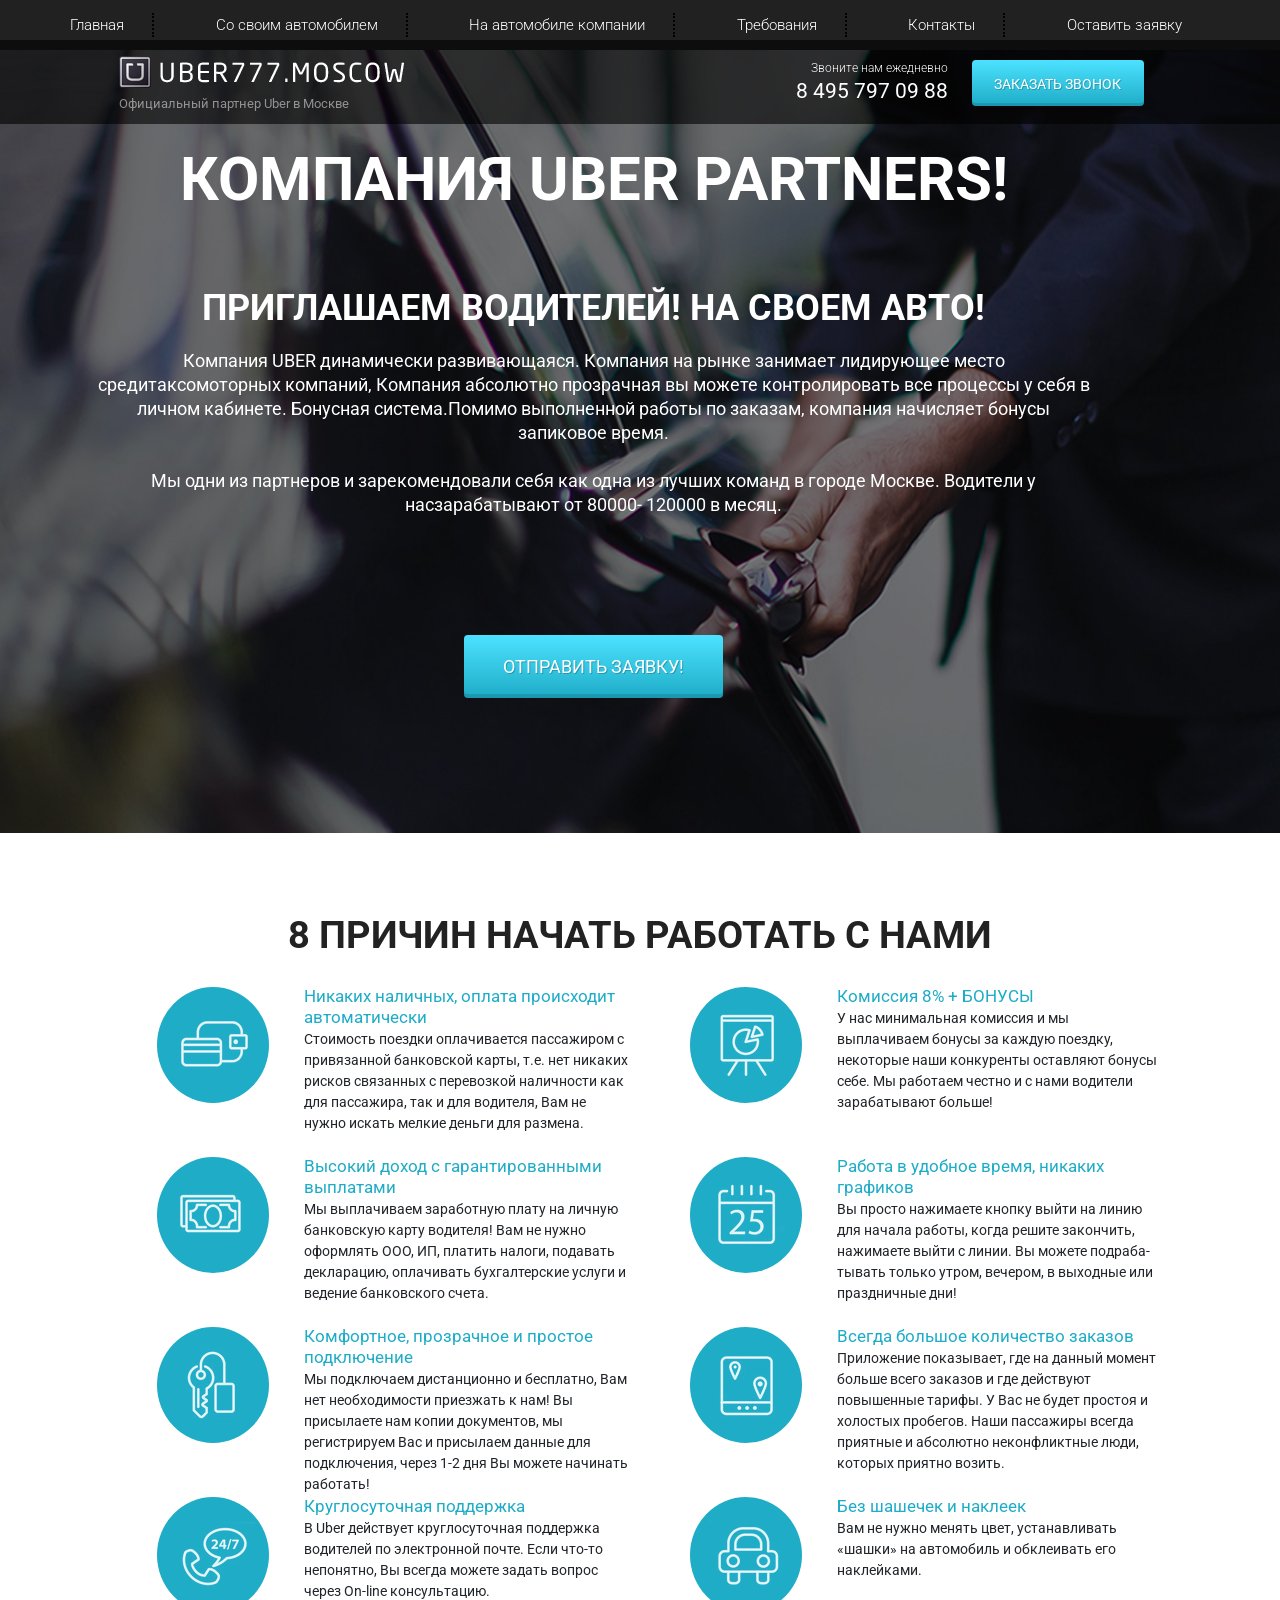
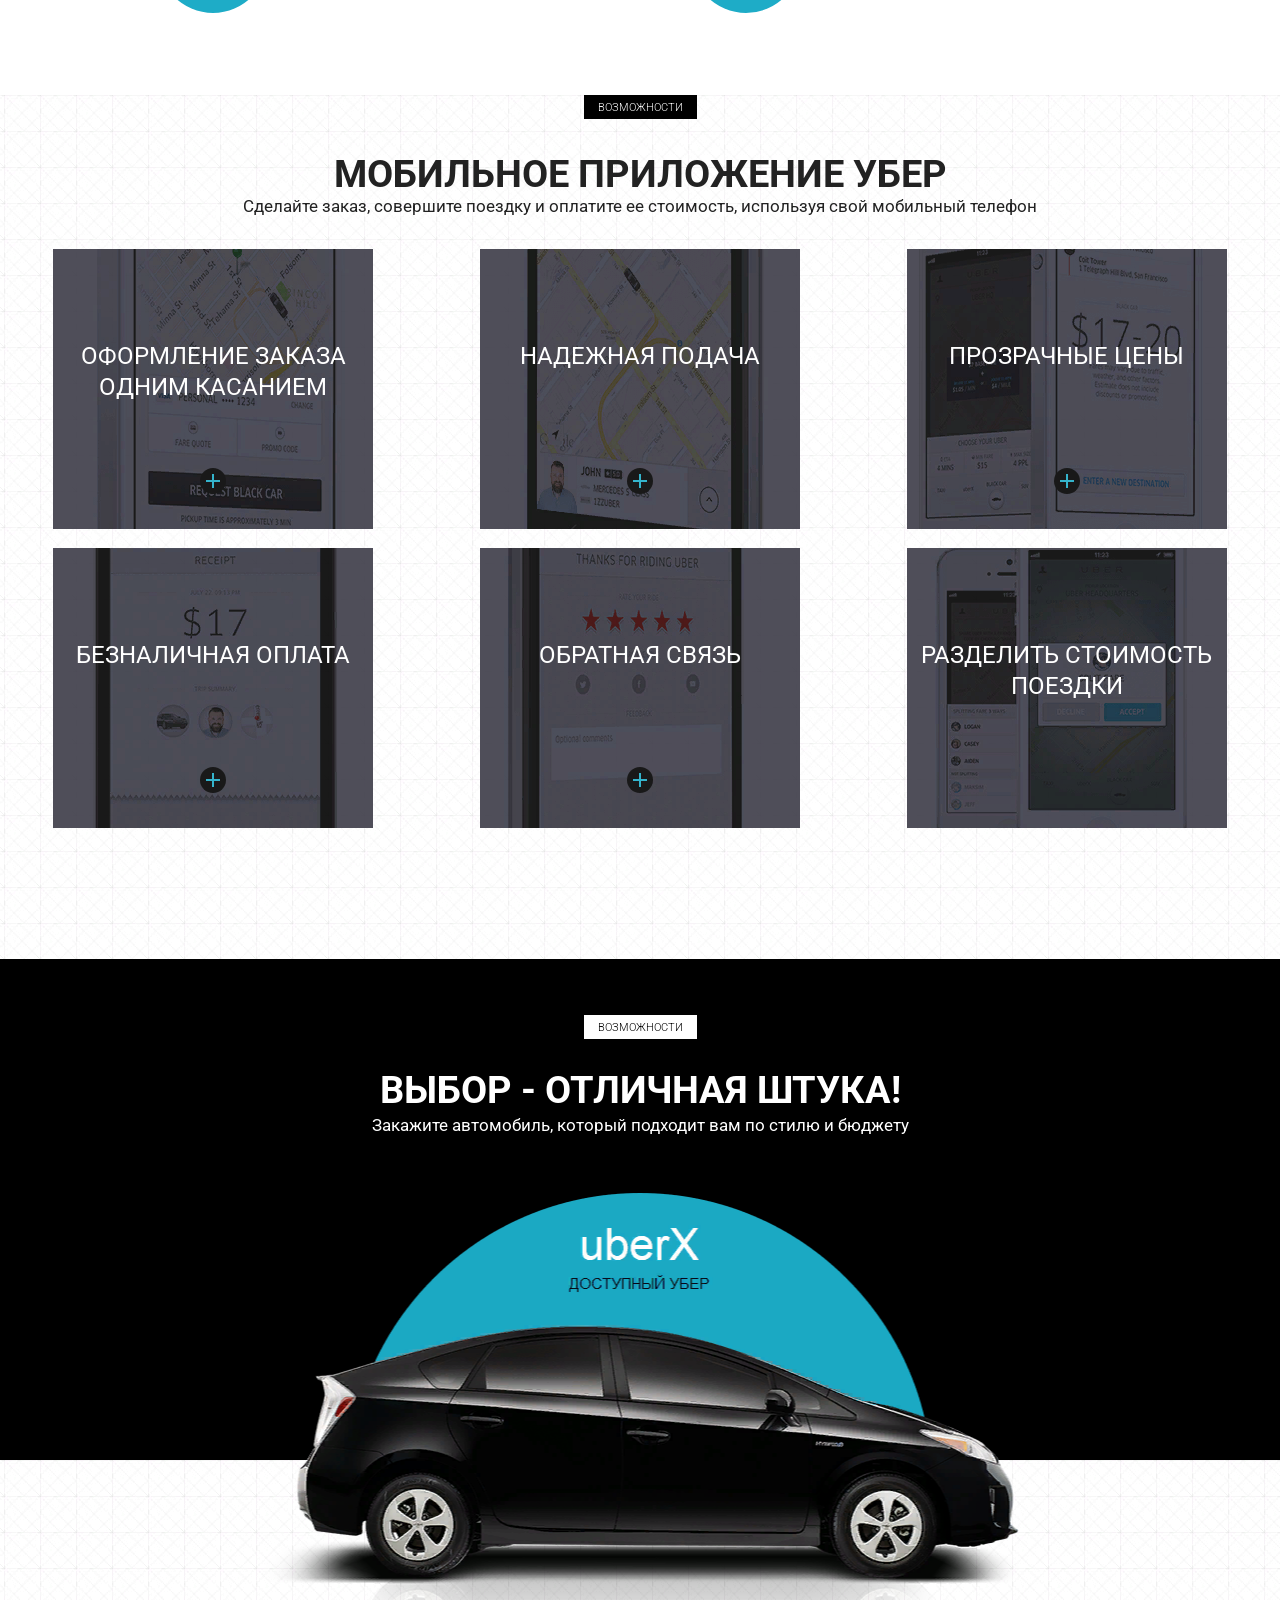
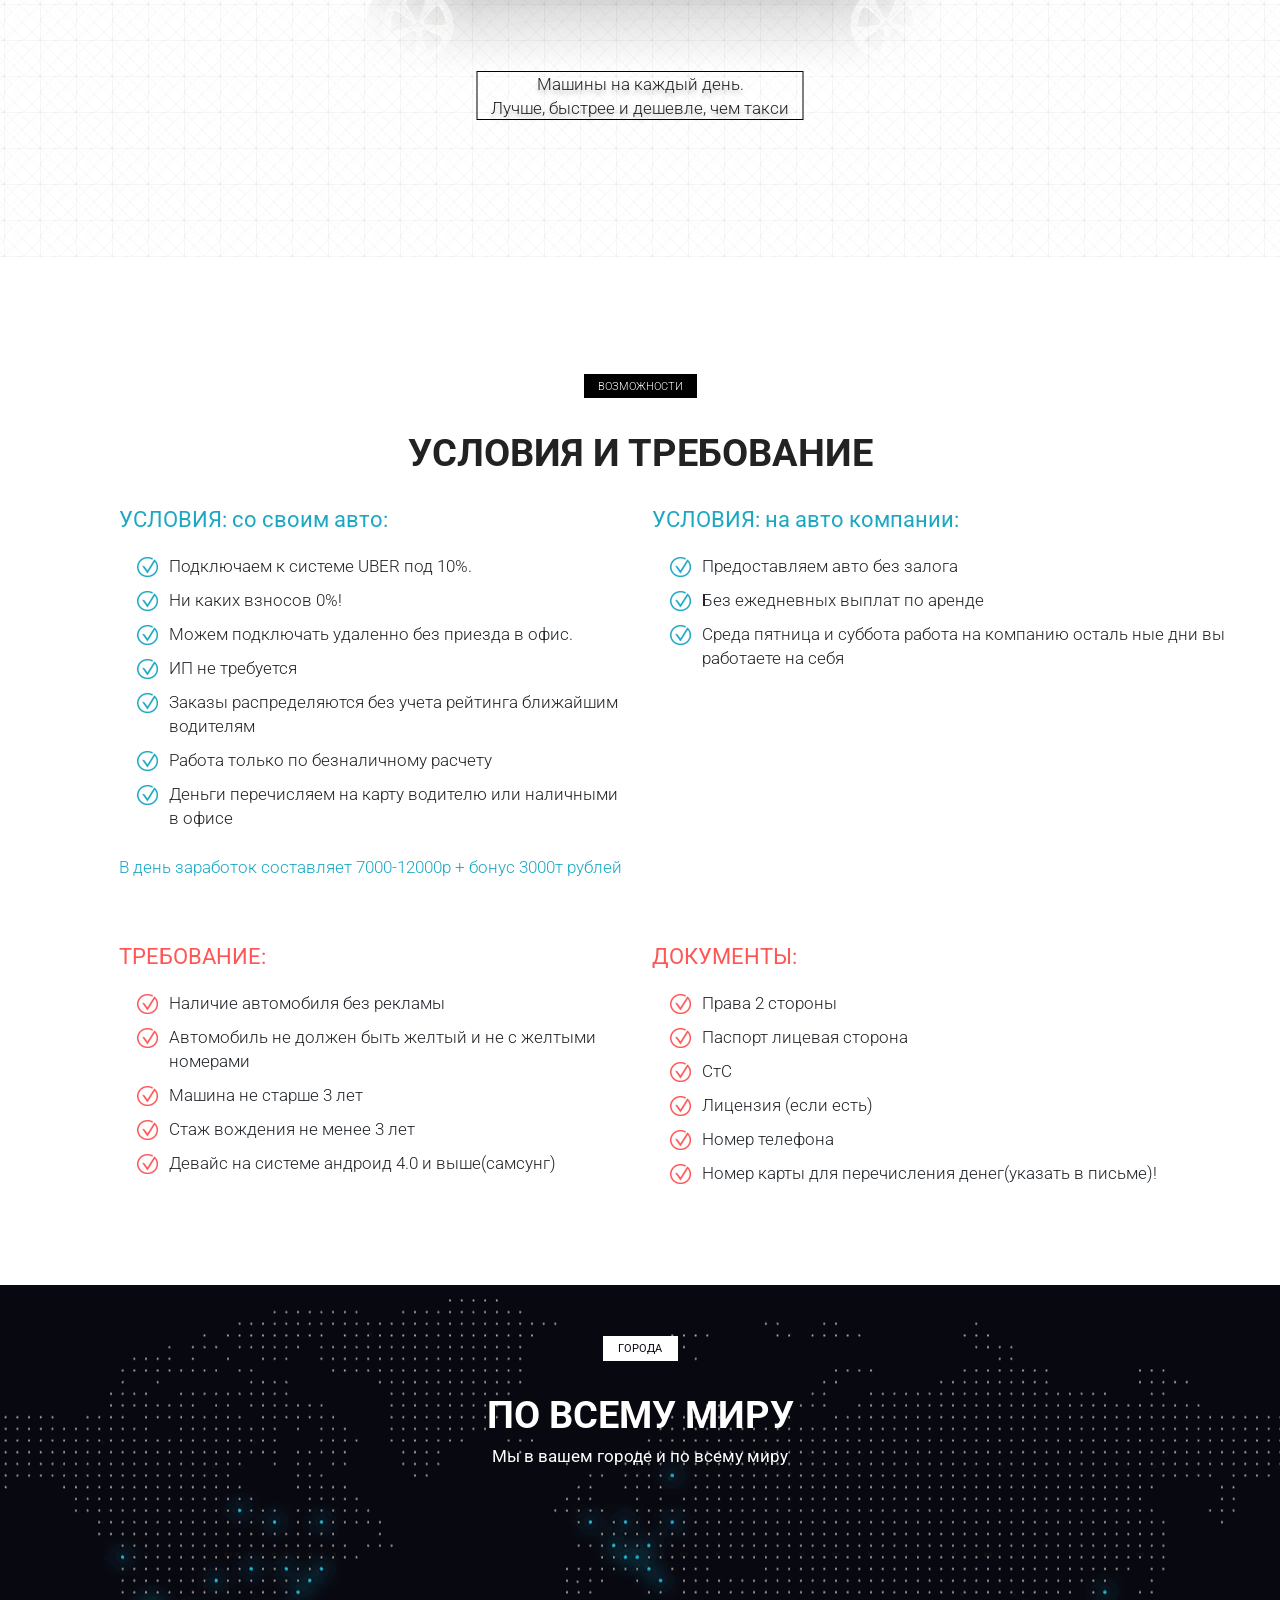
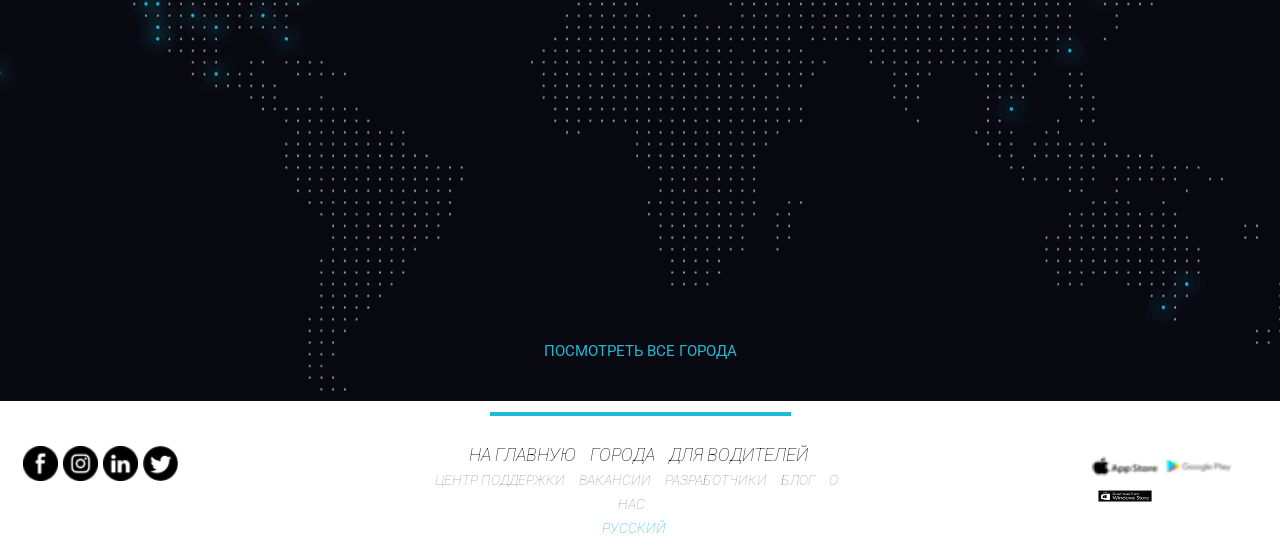
==== index.html @ d2c00a51 "ert" ====
<!DOCTYPE html>
<html lang="ru">
<head>
    <meta charset="UTF-8">
    <meta http-equiv="X-UA-Compatible" content="IE=edge">
    <meta name="viewport" content="width=device-width, initial-scale=1.0">
    <link rel="icon" href="img/icon/favicon.ico" type="image/x-icon">
    <link rel="preconnect" href="https://fonts.gstatic.com">
    <link href="https://fonts.googleapis.com/css2?family=Roboto:ital,wght@0,700;1,300;1,400;1,700&display=swap" rel="stylesheet">
    <link rel="stylesheet" href="../Uber/css/bootstrap-grid.min.css">
    <link rel="stylesheet" href="../Uber/css/bootstrap-reboot.min.css">
    <link href="https://cdn.jsdelivr.net/npm/bootstrap@5.0.0-beta2/dist/css/bootstrap.min.css" rel="stylesheet" integrity="sha384-BmbxuPwQa2lc/FVzBcNJ7UAyJxM6wuqIj61tLrc4wSX0szH/Ev+nYRRuWlolflfl" crossorigin="anonymous">
    <script src="https://cdn.jsdelivr.net/npm/bootstrap@5.0.0-beta2/dist/js/bootstrap.bundle.min.js" integrity="sha384-b5kHyXgcpbZJO/tY9Ul7kGkf1S0CWuKcCD38l8YkeH8z8QjE0GmW1gYU5S9FOnJ0" crossorigin="anonymous"></script>
    <link rel="stylesheet" href="../css/style.min.css">
    <title>Uber</title>

</head>
<body>
    <header>
        <nav>
            <div class="conteiner_nav">
            <ul class="menu">
                <li class="menu_item"><a href="#" class="menu_link">Главная</a></li>
                <li class="menu_item"><a href="#reguire" class="menu_link">Со своим автомобилем</a></li>
                <li class="menu_item"><a href="#reguire" class="menu_link">На автомобиле компании</a></li>
                <li class="menu_item"><a href="#reguire" class="menu_link">Требования</a></li>
                <li class="menu_item"><a href="#" class="menu_link">Контакты</a></li>
                <li class="menu_item"><a href="#" class="menu_link">Оставить заявку</a></li>
            </ul>
            </div>
            <div class="hamburger">
                <span></span>
                <span></span>
                <span></span>
            </div>
        </nav>
       <div class="subheader" id="subheader">
           <div class="conteiner">
               <div class="row">
                <div class="col-5 col-md-4 offset-md-1">
                    <a href="" class="subheader_linc">
                        <img src="../img/icon/Uber.png" alt="logo" class="subheader_logo">
                    </a>
                    <div class="subheder_off">Официальный партнер Uber в Москве</div>
                </div>
                <div class="col-5 offset-1 col-md-3 offset-md-1 col-xl-2 offset-xl-2">
                    <div class="sub_call">Звоните нам ежедневно</div>
                    <a href="tel:84957970988:" class="sub_phone">8 495 797 09 88</a>
                </div>
                <div class="col-3 col-md-3">
                    <button class="sub_btn">заказать звонок</button>

                </div>
            </div>
        </div>   
           
    </header>
    <section class="promo">
        <div class="container">
            <div class="row">
                <div class="col-md-12 offset-md-0 col-lg-11 offset-lg-0">
                    <h1 class="promo_header">КОМПАНИЯ UBER PARTNERS!</h1>
                    <h2 class="promo_subheader">ПРИГЛАШАЕМ ВОДИТЕЛЕЙ! НА СВОЕМ АВТО!</h2>
                    <div class="promo_decr">
                        Компания UBER  динамически развивающаяся. Компания на рынке занимает лидирующее место средитаксомоторных компаний, Компания абсолютно прозрачная вы можете контролировать все процессы у себя в личном кабинете. Бонуcная система.Помимо выполненной работы по заказам, компания начисляет бонусы запиковое время.
                        <br><br>
                        Мы одни из партнеров и зарекомендовали себя как одна из лучших команд в городе Москве.  Водители у насзарабатывают от 80000- 120000 в месяц.
                    </div>
                    <button class="promo_btn">ОТПРАВИТЬ ЗАЯВКУ!</button>
                </div>

            </div>

        </div>
    </section>
    <section class="rectagle">
        <h2>8 причин начать работать с нами</h2>
        <div class="row">
        <div class="col-md-6 col-xl-5 offset-xl-1">

            <div class="rec">
                <div class="rec_ic">
                <img src="../img/ic/Rectangle.png_1" alt="icon" class="ic">
                </div>
                <div class="rec_text">
                    <span class="sp_text">
                    Никаких наличных, оплата происходит автоматически
                    </span>
                    <br>
                    Стоимость поездки оплачивается пассажиром с
                     привязанной банковской карты, т.е. нет никаких рисков
                      связанных с перевозкой наличности как для пассажира,
                       так и для водителя, Вам не нужно искать мелкие деньги
                        для размена.
                </div>
            </div>
    
            <div class="rec">
                <div class="rec_ic">
                <img src="../img/ic/Rectangle.png_2" alt="icon" class="ic">
                </div>
                <div class="rec_text">
                    <span class="sp_text">
                        Высокий доход с гарантированными
                        выплатами
                    </span>

                    <br>
                    Мы выплачиваем заработную плату на личную банковскую карту водителя!
                    Вам не нужно оформлять ООО, ИП, платить налоги, подавать декларацию,
                    оплачивать бухгалтерские услуги и ведение банковского счета.
                </div>
            </div>
    
            <div class="rec">
                <div class="rec_ic">
                <img src="../img/ic/Rectangle.png_3" alt="icon" class="ic">
                </div>
                <div class="rec_text">
                   <span class="sp_text"> Комфортное, прозрачное и простое 
                    подключение
                   </span>
                    <br>
                    Мы подключаем дистанционно и бесплатно, Вам нет необходимости приезжать
                     к нам! Вы присылаете нам копии документов, мы регистрируем Вас и
                      присылаем данные для подключения, через 1-2 дня 
                      Вы можете начинать работать!
                </div>
            </div>
    
            <div class="rec">
                <div class="rec_ic">
                <img src="../img/ic/Rectangle.png_4" alt="icon" class="ic">
                </div>
                <div class="rec_text">
                    <span class="sp_text"> Круглосуточная поддержка
                    </span>
                    <br>
                    В Uber действует круглосуточная поддержка водителей по электронной почте.
                     Если что-то непонятно, Вы всегда можете задать вопрос через
                      On-line консультацию.
                </div>
            </div>
        </div>


        <div class="col-md-6 col-xl-5">
         <div class="rec">
              <div class="rec_ic">
                  <img src="../img/ic/Rectangle.png_5 "ait="icon" class="ic">
              </div>
              <div class="rec_text">
                  <span class="sp_text">
                    Комиссия 8% + БОНУСЫ
                  </span>
                  <br>
                  У нас минимальная комиссия и мы выплачиваем бонусы
                   за каждую поездку, некоторые наши конкуренты оставляют
                    бонусы себе. Мы работаем честно и с нами водители
                     зарабатывают больше!
              </div>
         </div>

         <div class="rec">
            <div class="rec_ic">
                <img src="../img/ic/Rectangle.png_6 "ait="icon" class="ic">
            </div>
            <div class="rec_text">
                <span class="sp_text">
                    Работа в удобное время, никаких графиков
                </span>
                <br>
                Вы просто нажимаете кнопку выйти на линию для начала работы,
                 когда решите закончить, нажимаете выйти с линии.
                  Вы можете подраба-тывать только утром, вечером,
                   в выходные или праздничные дни! 
            </div>
         </div>

         <div class="rec">
            <div class="rec_ic">
                <img src="../img/ic/Rectangle.png_7 "ait="icon" class="ic">
            </div>
            <div class="rec_text">
                <span class="sp_text">
                    Всегда большое количество заказов
                </span>
                <br>
                Приложение показывает, где на данный момент больше всего
                 заказов и где действуют повышенные тарифы. У Вас не будет
                  простоя и холостых пробегов. Наши пассажиры всегда приятные
                   и абсолютно неконфликтные люди, которых приятно возить.
            </div>
         </div>

         <div class="rec">
            <div class="rec_ic">
                <img src="../img/ic/Rectangle.png_8 "ait="icon" class="ic">
            </div>
            <div class="rec_text">
                <span class="sp_text">
                    Без шашечек и наклеек
                </span>
                <br>
                Вам не нужно менять цвет, устанавливать «шашки» на автомобиль
                 и обклеивать его наклейками.
            </div>
         </div>

        </div> 


    </section>
    <section class="mobile">

        <div class="tabel">Возможности</div>
        <div class="title">мобильное приложение убер</div>
        <div class="subtitle">Сделайте заказ, совершите поездку и оплатите ее стоимость, используя свой мобильный телефон</div>
        
        <div class="row">
            <div class="col-md-4">
                <div class="mobile_item mobile_item_1">
                    <div class="mobile_item_subtitle">оформление заказа одним касанием</div>
                    <div class="mobile_item_plus"></div>
                </div>
            </div>
            <div class="col-md-4">
                <div class="mobile_item mobile_item_2">
                    <div class="mobile_item_subtitle">надежная подача</div>
                    <div class="mobile_item_plus"></div>
                </div>
            </div>
            <div class="col-md-4">
                <div class="mobile_item mobile_item_3">
                    <div class="mobile_item_subtitle">прозрачные цены</div>
                    <div class="mobile_item_plus"></div>
                </div>
            </div>
            <div class="col-md-4">
                <div class="mobile_item mobile_item_4">
                    <div class="mobile_item_subtitle">безналичная оплата</div>
                    <div class="mobile_item_plus"></div>
                </div>
            </div>
            <div class="col-md-4">
                <div class="mobile_item mobile_item_5">
                    <div class="mobile_item_subtitle">обратная связь</div>
                    <div class="mobile_item_plus"></div>
                </div>
            </div>
            <div class="col-md-4">
                <div class="mobile_item mobile_item_6">
                    <div class="mobile_item_subtitle">разделить стоимость поездки</div>
                </div>
            </div>
        </div>
          
    </section>

    <section class="avto">
    <div class="conteiner">

        <div class="avto_1">

        <div class="tab">
            <div class="tabel_1">Возможности</div>
            <div class="title_av">Выбор - отличная штука!</div>
            <div class="title_av_1">Закажите автомобиль, который подходит вам по стилю и бюджету</div>
        </div> 

        <div class="bot">
            <img class="av_1" src="img/avto/avto.png" alt="avto">
            <span class="av">Машины на каждый день.<br>Лучше, быстрее и дешевле, чем такси</span>
        </div>

        </div>
    </div>    
    </section>

    <section class="reguire" id="reguire">

      <div class="conteiner">
        <div class="tabel">Возможности</div>
        <div class="title">условия и требование</div>

        <div class="row">
            <div class="col-md-5 offset-md-1">
                <div class="reguire_block"> 
                <div class="reguire_title">УСЛОВИЯ: со своим авто:</div>
                <ul class="reguire_list">
                    <li>
                        Подключаем к системе UBER  под 10%.
                    </li>
                    <li>
                        Ни каких взносов  0%!
                    </li>
                    <li>
                       Можем подключать удаленно без приезда в офис.
                    </li>
                    <li>
                        ИП не требуется
                    </li>
                    <li>
                       Заказы распределяются без учета рейтинга ближайшим водителям
                    </li>
                    <li>
                        Работа только по безналичному расчету
                    </li>
                    <li>
                        Деньги перечисляем на карту водителю или наличными в офисе
                    </li>
                </ul> 
                <div class="reguire_descr">
                    В день заработок составляет 7000-12000р + бонус 3000т рублей
                </div>

            </div>    
            </div>

            <div class="col-md-6">
                <div class="reguire_block"> 
                    <div class="reguire_title"> УСЛОВИЯ: на авто компании:</div>
                    <ul class="reguire_list">
                        <li>
                            Предоставляем авто без залога
                        </li>
                        <li>
                            Без ежедневных выплат по аренде
                        </li>
                        <li>
                            Среда пятница и суббота работа на компанию осталь
                            ные дни вы работаете на себя
                        </li>
                        
                    </ul> 
                    
                    
                </div>    
                </div>
            
            <div class="col-md-5 offset-md-1">
                <div class="reguire_block reguire_block_mbn warning "> 
                    <div class="reguire_title">ТРЕБОВАНИЕ:</div>
                    <ul class="reguire_list">
                        <li>
                            Наличие автомобиля без рекламы
                        </li>
                        <li>
                            Автомобиль не должен быть желтый и не с желтыми номерами
                        </li>
                        <li>
                            Машина не старше 3 лет
                        </li>
                        <li>
                           Стаж вождения не менее 3 лет
                        </li>
                        <li>
                            Девайс на системе андроид 4.0 и выше(самсунг)
                        </li>
                       
                    </ul> 
                    
                    
                </div>    
                </div>

            <div class="col-md-6">
                <div class="reguire_block reguire_block_mbn warning"> 
                    <div class="reguire_title">ДОКУМЕНТЫ:</div>
                    <ul class="reguire_list">
                        <li>
                            Права 2 стороны
                        </li>
                        <li>
                            Паспорт лицевая сторона
                        </li>
                        <li>
                            СтС
                        </li>
                        <li>
                            Лицензия (если есть)
                        </li>
                        <li>
                            Номер телефона
                        </li>
                        <li>
                            Номер карты для перечисления денег(указать в письме)!
                        </li>    
                    </ul>     
                </div>    
                </div>
            </div>

        </div>
    </section>

    <section class="world">

        <div class="conteiner">
            <div class="world_bg">
                <div class="world_tab">города</div>    
                <div class="world_tit">По всему миру</div>
                <div class="w_tit">Мы в вашем городе и по всему миру</div>
                <a class="world_a" href="#">посмотреть все города</a>
            </div>
        </div>

    </section>
    
    <footer>
        <div class="f_line"></div>

        <div class="footer_bl">

            <div class="footer_bloc">
                <div class="foteor_icon">
                    <a class="f_icon" href="#">
                        <i class="f_facebook"></i>
                    </a>
                    <a class="f_icon" href="#">
                        <i class="f_instagram"></i>
                    </a>
                    <a class="f_icon" href="#">
                        <i class="f_linkedin"></i>
                    </a>
                    <a class="f_icon" href="#">
                        <i class="f_twitter"></i>
                    </a>
                </div>
            </div>

            <div class="footer_bloc">
                <div class="block_tex">
                    <a class="footer_tex" href="#subheader">на главную</a>
                    <a class="footer_tex" href="#">города</a>
                    <a class="footer_tex" href="#">для водителей</a>
                </div>
                <div class="b_tex">
                    <a class="f_tex" href="#">центр поддержки</a>
                    <a class="f_tex" href="#">вакансии</a>
                    <a class="f_tex" href="#">разработчики</a>
                    <a class="f_tex" href="#">блог</a>
                    <a class="f_tex" href="#">о нас</a>
                </div>
                <div class="footer_ru">
                    <a class="f_ru" href="#">русский</a>
                </div>
            </div>

            <div class="footer_bloc">
                
                <div class="f_bloc">
                    <a href="#" class="apple">
                        <img class="f_microsoft" src="img/footer/apple.png" alt="#">
                    </a>
                    <a href="#" class="apple">
                        <img class="f_microsoft" src="img/footer/google.png" alt="avto">
                    </a>
                    <a href="#" class="apple">
                        <img class="f_microsoft" src="img/footer/microsoft.png" alt="avto">
                    </a>
                </div>

        </div>


        </div>
        
    </footer>

    <script src="js/sc.js"></script>

</body>
</html>
---- css/style.min.css ----
*{font-family:'Roboto',sans-serif}.row{display:-webkit-box;display:-ms-flexbox;display:flex;margin:0}.header{position:relative}.nav{height:50px;background:#212121}.hamburger{display:none}.conteiner_nav{position:fixed;width:100%;background:#212121}.menu{display:-webkit-box;display:-ms-flexbox;display:flex;-webkit-box-pack:justify;-ms-flex-pack:justify;justify-content:space-between;padding:13px 70px;margin:0;list-style-type:none}.menu_link{font-weight:300;font-size:15px;color:#FFFFFF;text-decoration:none}.menu_item{border-right:2px dotted black;padding-right:28px}.menu_item:last-child{border-right:none}.subheader{position:absolute;width:100%;height:84px;margin-top:40px;background-color:rgba(0,0,0,0.6)}.subheader_logo{display:block;max-width:100%;margin-top:16px}.subheder_off{opacity:0.5;margin-top:6px;font-weight:400;font-size:13px;color:#FFFFFF}.sub_call{margin-top:19px;text-align:right;font-weight:300;font-size:12px;color:#FFFFFF}.sub_phone{display:block;margin-top:8px;font-weight:400;text-transform:uppercase;text-align:right;line-height:12px;font-size:21px;color:#FFFFFF;text-decoration:none}.sub_btn{margin-top:20px;position:absolute;width:172px;height:46px;background:-webkit-gradient(linear, left bottom, left top, from(#1EACC7), to(#4CE2FF));background:linear-gradient(0deg, #1EACC7 0%, #4CE2FF 100%);-webkit-box-shadow:inset 0px -3px 0px rgba(0,0,0,0.12);box-shadow:inset 0px -3px 0px rgba(0,0,0,0.12);border:none;border-radius:4px;font-weight:normal;font-size:14px;line-height:46px;-webkit-box-align:center;-ms-flex-align:center;align-items:center;text-align:center;text-transform:uppercase;color:#FFFFFF;text-shadow:1px 1px 0px rgba(0,0,0,0.21)}.sub_btn:hover{background-image:none;background-color:#1eacc7}.promo{min-height:800px;background:url("../img/bg/uber_bg.png") center center/cover no-repeat;padding:150px 0 135px 0}.promo_header{color:#fff;font-weight:700;text-transform:uppercase;font-size:60px;line-height:60px;margin:0;text-align:center}.promo_subheader{color:#fff;font-weight:700;text-transform:uppercase;font-size:36px;line-height:36px;margin:0;text-align:center}.promo_decr{font-size:18px;line-height:24px;margin-top:23px;text-align:center;color:#FFFFFF}.promo_btn{display:block;margin:118px auto 0 auto;width:259px;height:63px;background:-webkit-gradient(linear, left bottom, left top, from(#1EACC7), to(#4CE2FF));background:linear-gradient(0deg, #1EACC7 0%, #4CE2FF 100%);-webkit-box-shadow:inset 0px -4px 0px rgba(0,0,0,0.12);box-shadow:inset 0px -4px 0px rgba(0,0,0,0.12);border:none;border-radius:4px;font-size:18px;text-align:center;text-transform:uppercase;color:#FFFFFF;text-shadow:1px 1px 0px rgba(0,0,0,0.21)}.promo_btn:hover{background-image:none;background-color:#1eacc7}h2{padding-top:80px;font-style:700;font-weight:bold;font-size:38px;text-align:center;text-transform:uppercase;color:#222222}.rec{display:-webkit-box;display:-ms-flexbox;display:flex;padding-top:20px;padding-left:38px}.rec_ic{display:-webkit-box;display:-ms-flexbox;display:flex;width:116px;height:116px;border-radius:100%;background:#1EACC7}.ic{display:-webkit-box;display:-ms-flexbox;display:flex;-webkit-box-pack:center;-ms-flex-pack:center;justify-content:center;-webkit-box-align:center;-ms-flex-align:center;align-items:center;margin:auto auto}.rec_text{padding-left:35px;width:371px;height:150px;font-size:14px;line-height:21px}.sp_text{font-size:17px;line-height:19px;-webkit-box-align:center;-ms-flex-align:center;align-items:center;color:#1EACC7}.tabel{margin:0 auto;height:24px;width:113px;padding:5px 12px;background-color:#000;color:#fff;font-size:11px;font-weight:300;text-transform:uppercase;text-align:center;margin-top:48px}.title{font-family:Roboto;font-style:normal;font-weight:bold;font-size:38px;line-height:44px;margin-top:33px;-webkit-box-align:center;-ms-flex-align:center;align-items:center;text-align:center;text-transform:uppercase;color:#222222}.subtitle{font-family:Roboto;font-style:normal;font-weight:normal;font-size:17px;line-height:21px;-webkit-box-align:center;-ms-flex-align:center;align-items:center;text-align:center;color:#222222}.mobile{min-height:864px;background:url("../img/bg/mobile_bg.png") center center/cover no-repeat}.mobile .row{margin-top:32px}.mobile_item{position:relative;width:320px;height:280px;opacity:0.9;margin:0 auto;margin-bottom:19px;padding-top:92px}.mobile_item_1{background:url("../img/rec/rec1.png") center center/cover no-repeat}.mobile_item_2{background:url("../img/rec/rec2.png") center center/cover no-repeat}.mobile_item_3{background:url("../img/rec/rec3.png") center center/cover no-repeat}.mobile_item_4{background:url("../img/rec/rec4.png") center center/cover no-repeat}.mobile_item_5{background:url("../img/rec/rec5.png") center center/cover no-repeat}.mobile_item_6{background:url("../img/rec/rec6.png") center center/cover no-repeat}.mobile_item_subtitle{font-weight:normal;font-size:24px;line-height:31px;text-align:center;text-transform:uppercase;color:#FFFFFF}.mobile_item_plus{display:-webkit-box;display:-ms-flexbox;display:flex;-webkit-box-pack:center;-ms-flex-pack:center;justify-content:center;-webkit-box-align:center;-ms-flex-align:center;align-items:center;position:absolute;bottom:35px;left:50%;-webkit-transform:translateX(-50%);transform:translateX(-50%);width:26px;height:26px;background-color:#000;margin:0 auto;border-radius:100%;cursor:pointer}.mobile_item_plus:before{content:'';display:block;width:14px;height:2px;background-color:#1eacc7;-webkit-transition:0.3s all;transition:0.3s all}.mobile_item_plus:after{content:'';display:block;position:absolute;left:50%;-webkit-transform:translateX(-50%);transform:translateX(-50%);width:2px;height:14px;background-color:#1eacc7;-webkit-transition:0.3s all;transition:0.3s all}.mobile_item_plus:hover::before,.mobile_item_plus:hover::after{background-color:#ff5656}.avto{min-height:899px}.avto .conteiner{display:block}.avto .avto_1{background-color:#000}.avto .tab{height:501px;padding-top:56px;background-color:#000}.avto .tabel_1{margin:0 auto;height:24px;width:113px;padding:5px 12px;background-color:#fff;color:#000;font-size:11px;font-weight:300;text-transform:uppercase;text-align:center}.avto .title_av{margin-top:27px;font-weight:bold;font-size:38px;line-height:48px;-webkit-box-align:center;-ms-flex-align:center;align-items:center;text-align:center;text-transform:uppercase;color:#FFFFFF}.avto .title_av_1{margin-top:1px;font-weight:normal;font-size:17px;line-height:21px;-webkit-box-align:center;-ms-flex-align:center;align-items:center;text-align:center;color:#FFFFFF}.bot{position:relative;height:397px;background:url("../img/avto/bottom.png") center center/cover no-repeat}.bot .av_1{display:block;position:absolute;bottom:184px;left:50%;-webkit-transform:translateX(-50%);transform:translateX(-50%)}.bot .av{position:absolute;bottom:137px;left:50%;-webkit-transform:translateX(-50%);transform:translateX(-50%);width:327px;height:49px;font-style:normal;font-weight:300;font-size:17px;line-height:24px;text-align:center;color:#222222;border:1px solid #000000;text-shadow:0px 4px 4px rgba(0,0,0,0.25)}.reguire{padding:68px 0 84px 0}.reguire_block{margin:33px 0}.reguire_block_mbn{margin-bottom:0px}.reguire_title{font-family:Roboto;font-weight:normal;font-size:22px;line-height:24px;-webkit-box-align:center;-ms-flex-align:center;align-items:center;color:#1CA8C3}.reguire_list{list-style-type:none;padding-left:50px;margin-top:22px}.reguire_list li{position:relative;font-size:17px;font-weight:300;line-height:24px;margin-bottom:10px}.reguire_list li::before{content:'';display:block;position:absolute;left:-32px;top:3px;width:21px;height:20px;background:url("../img/avto/blue.png") center center/cover no-repeat}.reguire_descr{margin-top:25px;font-size:17px;font-weight:300;line-height:24px;color:#1ca8c3}.reguire .warning .reguire_title{color:#ff5656}.reguire .warning .reguire_list li::before{background:url("../img/avto/red.png") center center/cover no-repeat}.world{min-height:716px;background:#080816}.world .world_bg{padding-top:51px;height:716px;background:url("../img/bg/world_bg.png") center center/cover no-repeat}.world .world_bg .world_tab{width:75px;height:25px;margin:0 auto;padding:5px;color:#070716;font-size:11px;-webkit-box-align:center;-ms-flex-align:center;align-items:center;text-align:center;text-transform:uppercase;background-color:#fff}.world .world_bg .world_tit{padding-top:26px;font-style:normal;font-weight:bold;font-size:38px;-webkit-box-align:center;-ms-flex-align:center;align-items:center;text-align:center;text-transform:uppercase;color:#FFFFFF}.world .world_bg .w_tit{padding-top:2px;font-style:normal;font-weight:normal;font-size:17px;line-height:21px;-webkit-box-align:center;-ms-flex-align:center;align-items:center;text-align:center;color:#FFFFFF}.world .world_bg .world_a{display:block;margin:0 auto;padding-top:450px;text-decoration:none;font-style:normal;font-weight:normal;font-size:15px;line-height:68px;-webkit-box-align:center;-ms-flex-align:center;align-items:center;text-align:center;text-transform:uppercase;color:#1FBAD6}footer{position:absolute;margin:0;padding:0;width:100%;height:133.5px;background:#fff}.f_line{margin:0 auto;margin-top:11px;width:301px;height:4px;background:#1FBAD6}.footer_bl{display:-webkit-box;display:-ms-flexbox;display:flex;width:100%;height:119px}.footer_bl .footer_bloc{width:33%;height:119px}.footer_bl .foteor_icon{margin-top:30px;margin-left:23px}.footer_bl .f_icon{text-decoration:none;padding-right:1px}.footer_bl .f_instagram{display:inline-block;width:35px;height:35px;background:url("../img/footer/instagram.png") center center/cover no-repeat}.footer_bl .f_linkedin{display:inline-block;width:35px;height:35px;background:url("../img/footer/linkedin.png") center center/cover no-repeat}.footer_bl .f_facebook{display:inline-block;width:35px;height:35px;background:url("../img/footer/facebook.png") center center/cover no-repeat}.footer_bl .f_twitter{display:inline-block;width:35px;height:35px;background:url("../img/footer/twitter.png") center center/cover no-repeat}.footer_bl .block_tex{margin-top:25px;text-align:center}.footer_bl .block_tex .footer_tex{text-transform:uppercase;text-decoration:none;font-style:italic;font-weight:lighter;font-size:18px;margin-left:10px;color:#070716}.footer_bl .b_tex{text-align:center;margin-right:5px}.footer_bl .f_tex{text-transform:uppercase;text-decoration:none;font-style:italic;font-weight:lighter;font-size:14px;margin-left:10px;color:#999999}.footer_bl .footer_ru{text-align:center}.footer_bl .footer_ru .f_ru{text-transform:uppercase;text-decoration:none;font-style:italic;font-weight:lighter;font-size:14px;color:#1FBAD6}.footer_bl .f_bloc{margin-top:35px;margin-left:245px}.footer_bl .f_bloc .apple{text-decoration:none}.footer_bl .f_bloc .apple .f_microsoft{height:30px;width:70px}@media screen and (max-width: 1200px){.menu_item{padding-right:20px}.menu_link{font-size:13px}.promo_header{font-size:50px}.rec{padding-left:26px}.rec_text{width:330px;height:165px;font-size:13px}.sp_text{font-size:15px}.footer_bl .block_tex .footer_tex{font-size:14px}.footer_bl .f_tex{font-size:9px}.footer_bl .footer_ru .f_ru{font-size:14px}.footer_bl .f_bloc{margin-left:115px}}@media screen and (max-width: 991px){.menu_item{padding-right:8px}.menu_link{font-size:10px}.subheder_off{font-size:12px}.sub_call{font-size:10px}.sub_phone{font-size:19px}.sub_btn{margin-top:24px;height:34px;line-height:34px}.promo_header{font-size:40px}.promo_subheader{font-size:30px}h2{padding-top:50px}.rec{-webkit-box-orient:vertical;-webkit-box-direction:normal;-ms-flex-direction:column;flex-direction:column;-webkit-box-align:center;-ms-flex-align:center;align-items:center}.rec_text{margin-top:20px}.mobile{min-height:750px}.mobile_item{width:230px;height:240px}.mobile_item_subtitle{font-size:16px}.reguire{padding:0px}.tabel{margin-top:0px}}@media screen and (max-width: 767px){.rec{padding:0}.rec_text{padding-left:25px}.conteiner_nav{z-index:1;width:100%;height:40px}.menu{position:fixed;-webkit-box-orient:vertical;-webkit-box-direction:normal;-ms-flex-direction:column;flex-direction:column;-webkit-box-pack:center;-ms-flex-pack:center;justify-content:center;-webkit-box-align:center;-ms-flex-align:center;align-items:center;top:0;left:-100%;width:50%;height:100vh;padding:20px 15px;background-color:rgba(0,0,0,0.8);-webkit-transition:0.6s all;transition:0.6s all}.menu_active{left:0}.menu_item{padding-right:0;border:none;margin:10px 0}.menu_link{font-size:12px}.hamburger{display:block;position:fixed;z-index:1;right:10px;top:20px;-webkit-transform:translateY(-50%);transform:translateY(-50%);width:26px;height:12px}.hamburger span{display:block;height:2px;width:100%;background-color:#fff;margin-bottom:2px;-webkit-transition:0.5s all;transition:0.5s all}.hamburger_active span{margin-bottom:-2px}.hamburger_active span:nth-child(1){-webkit-transform:translateY(3px) rotate(-45deg);transform:translateY(3px) rotate(-45deg)}.hamburger_active span:nth-child(2){display:none}.hamburger_active span:nth-child(3){-webkit-transform:translateY(3px) rotate(45deg);transform:translateY(3px) rotate(45deg)}.subheader{width:100%;height:62px}.subheader_logo{width:100%;height:18px}.subheder_off{display:none}.sub_call{display:none}.sub_phone{width:100%;font-size:16px;padding-top:6px}.sub_btn{margin:0;height:22px;width:135px;font-size:12px;line-height:21px;margin-left:50%}.promo{min-height:530px;padding-bottom:34px}.promo_header{font-size:44px;line-height:43px}.promo_subheader{font-size:25px;line-height:30px}.promo_decr{display:none}h2{font-size:20px}.title{font-size:24px;margin-top:16px}.subtitle{font-size:19px;line-height:16px}.mobile_item{width:290px;height:254px}.avto{min-height:auto}.avto .title_av{display:none}.avto .title_av_1{display:none}.avto .tab{height:0px;padding:27px 0 36px 0}.bot{background:no-repeat}.bot .av_1{width:300px}.bot .av{color:white;font-size:18px}.tabel{margin-top:24px}.title{font-size:16px;margin-top:14px}.reguire_block{margin:30px 0}.reguire_title{font-size:16px;padding-left:16px}.reguire_list{margin-top:5px}.reguire_list li{font-size:14px;line-height:16px}.world{min-height:360px}.world .world_bg{height:360px}.world .world_bg .world_tit{font-size:16px;padding-top:14px}.world .world_bg .w_tit{font-size:14px}.world .world_bg .world_a{padding-top:150px}footer{min-height:201px}.footer_bl{display:block}.footer_bl .footer_bloc{margin-top:-125px;height:0;width:100%;line-height:20px;text-align:center}.footer_bl .foteor_icon{margin:0;margin-top:220px}.footer_bl .block_tex{margin-top:35px;font-size:15px}.footer_bl .b_tex{margin:0}.footer_bl .b_tex .footer_tex{font-size:15px}.footer_bl .f_bloc{margin:0;margin-top:260px}.footer_bl .f_tex{font-size:15px}}
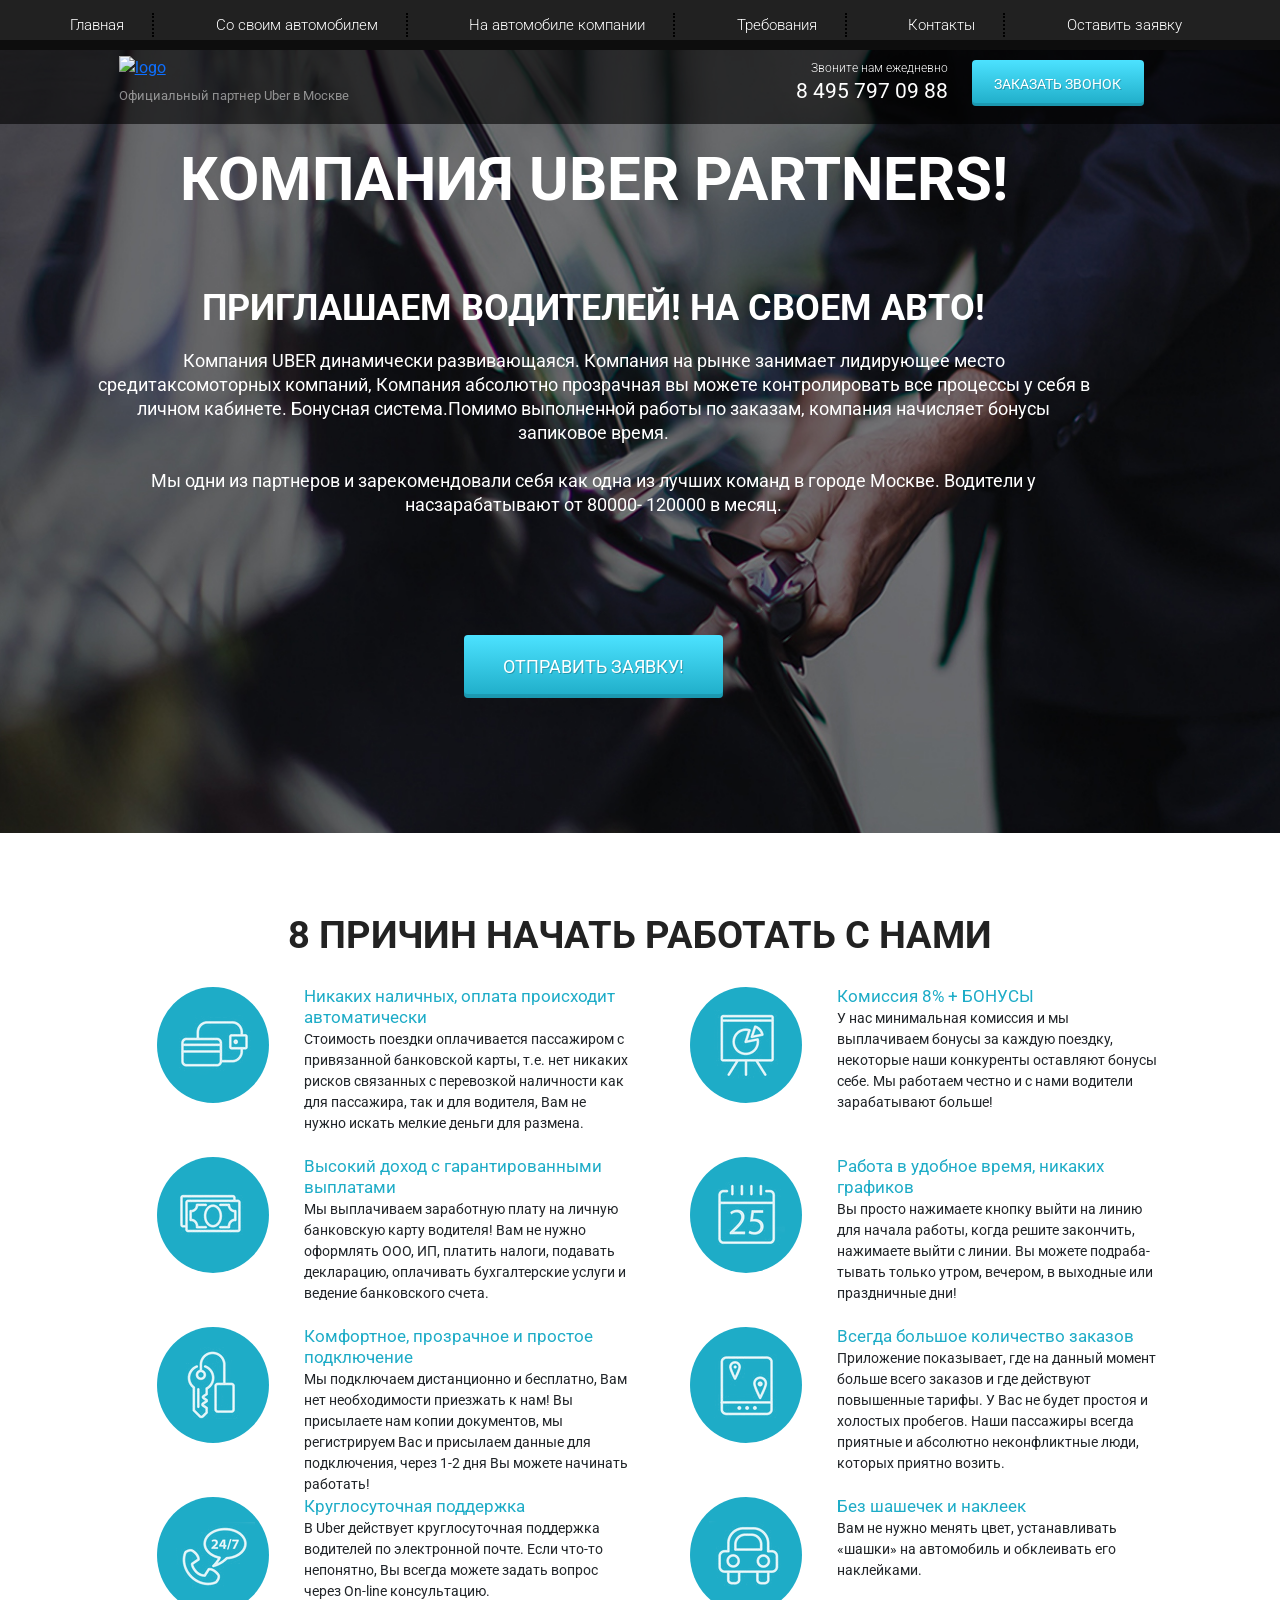
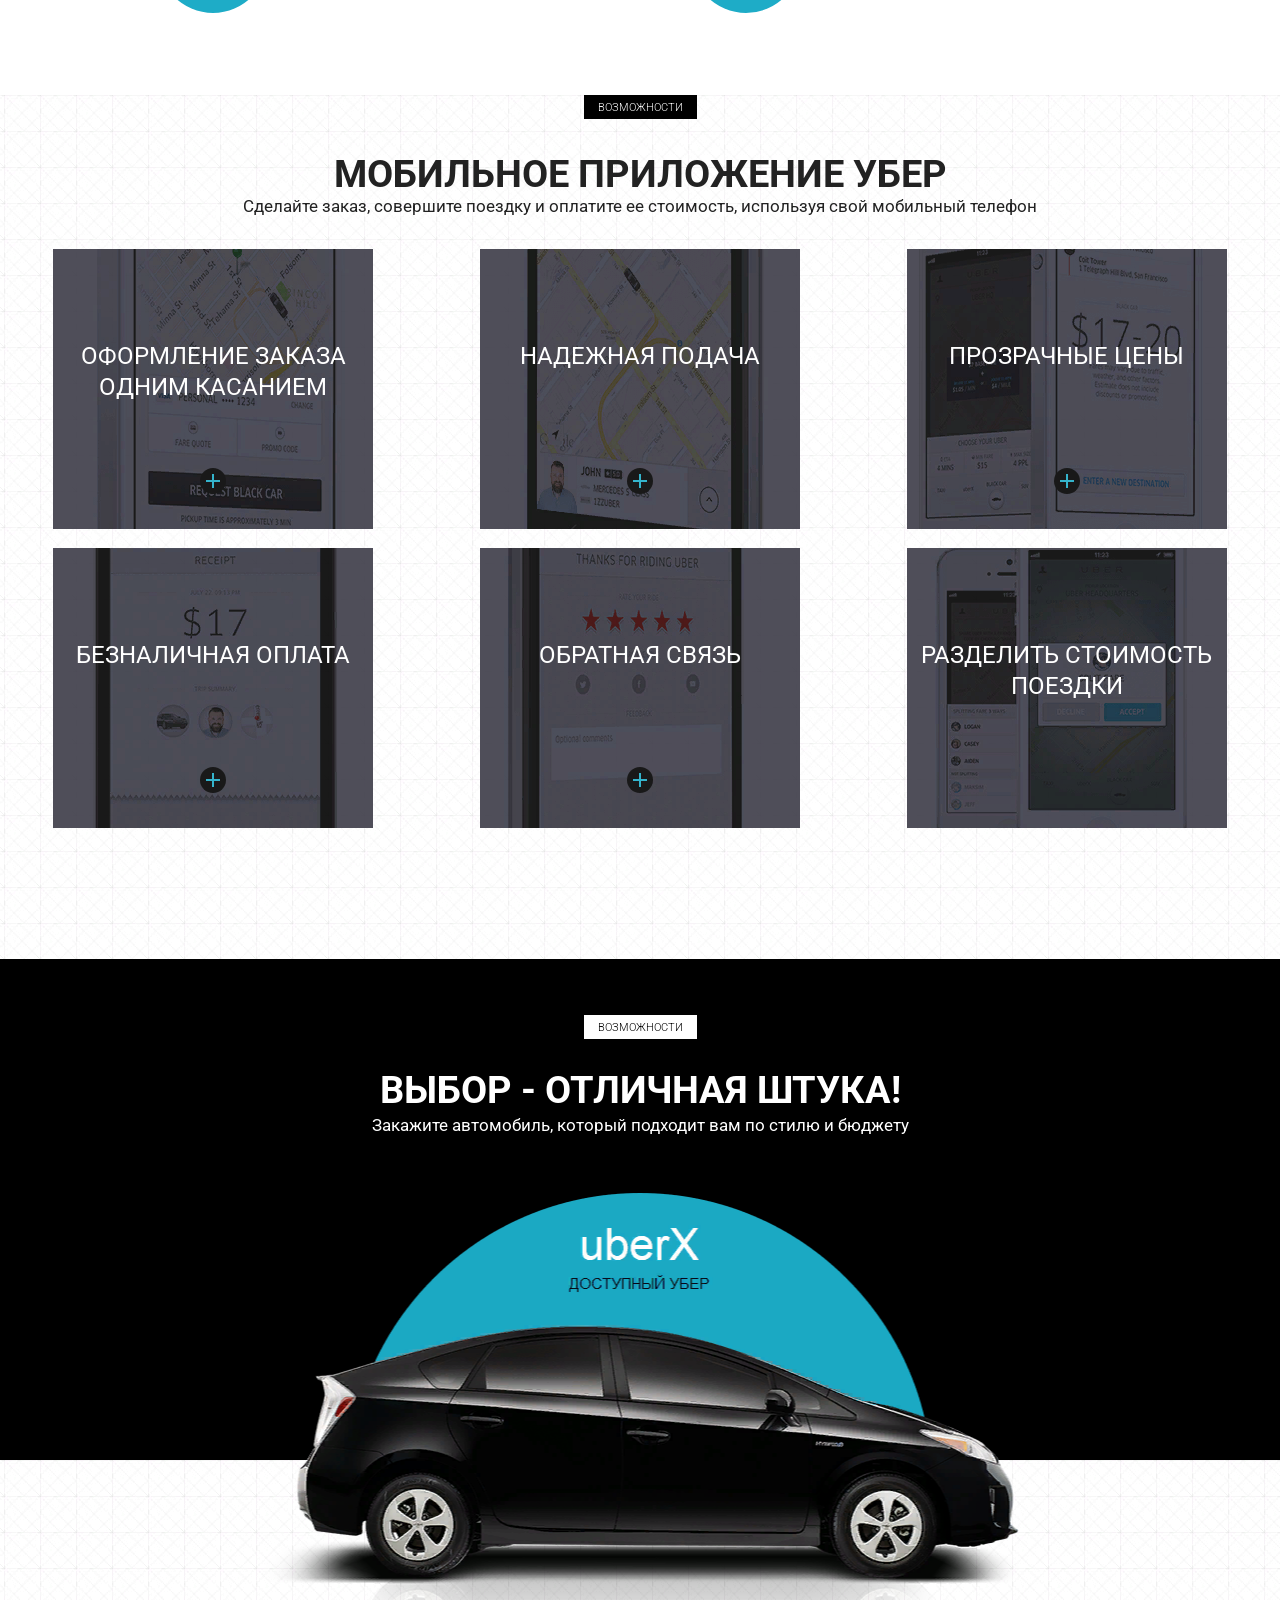
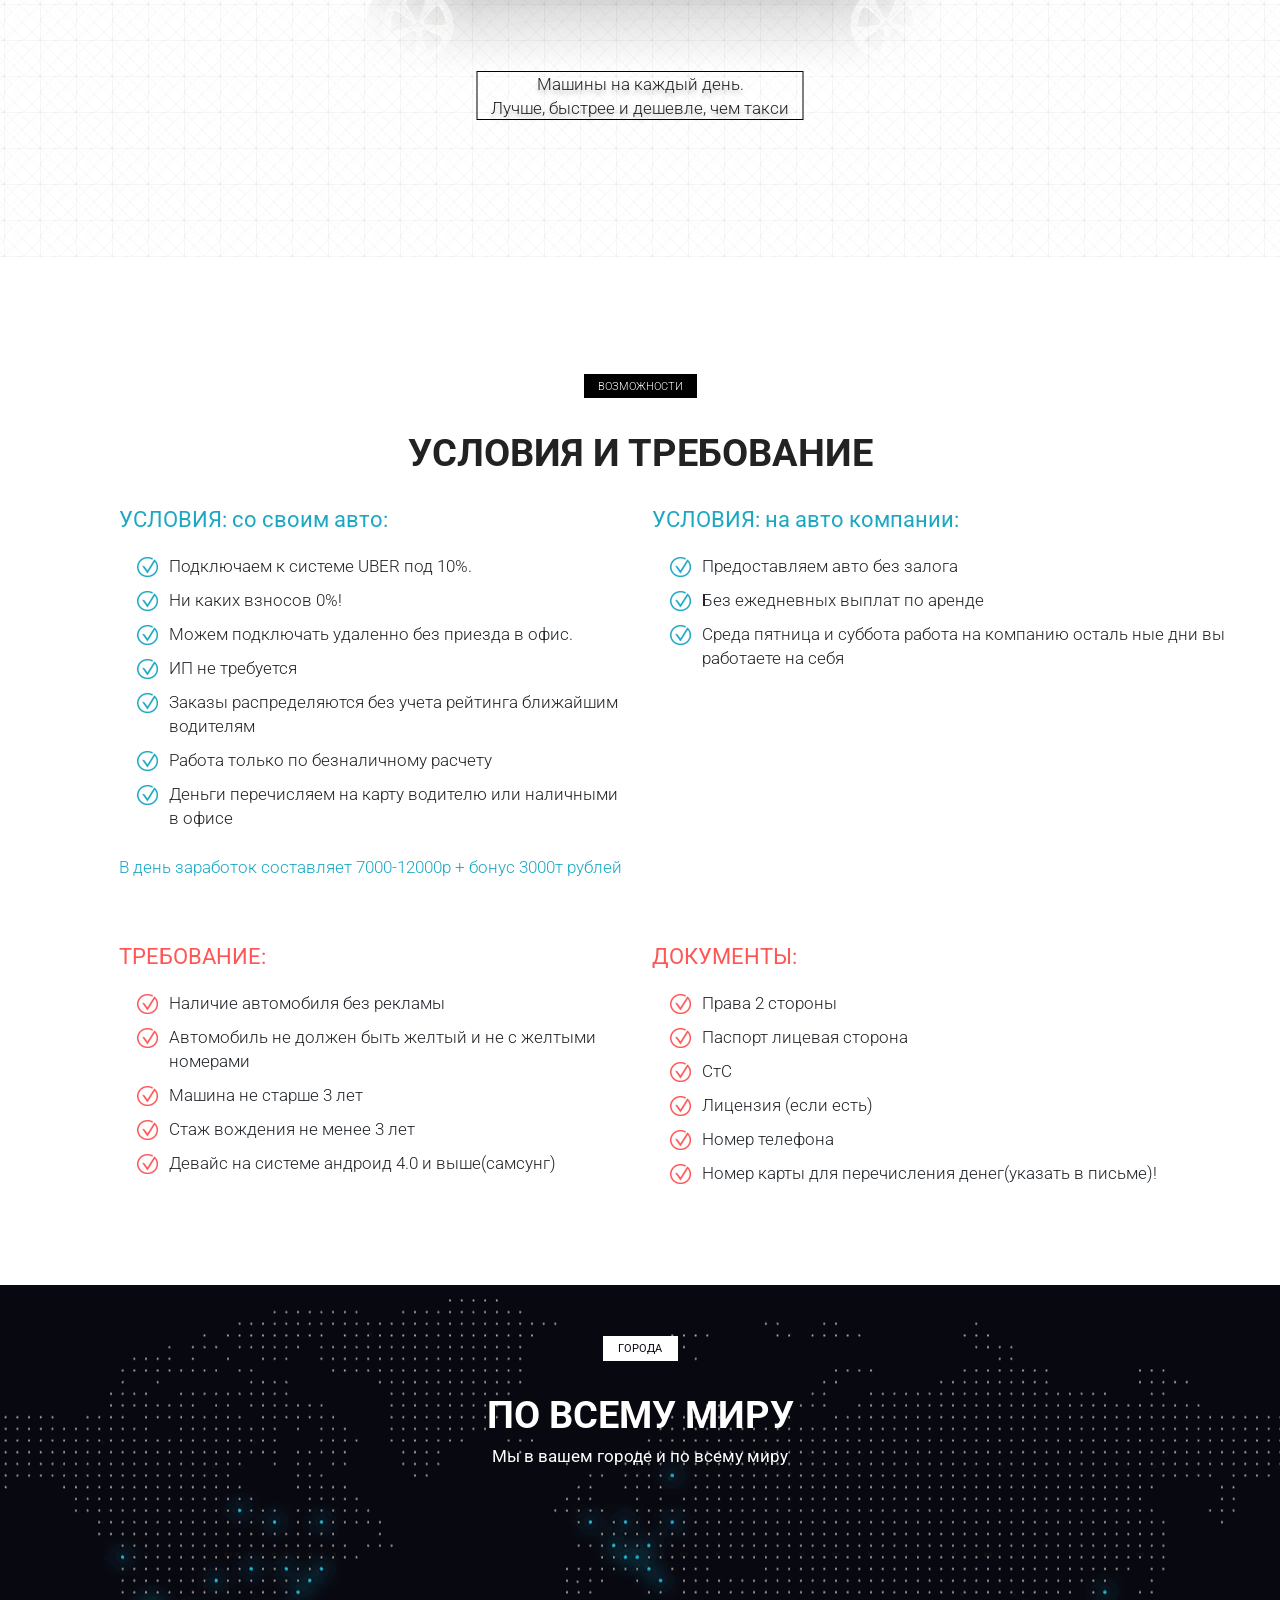
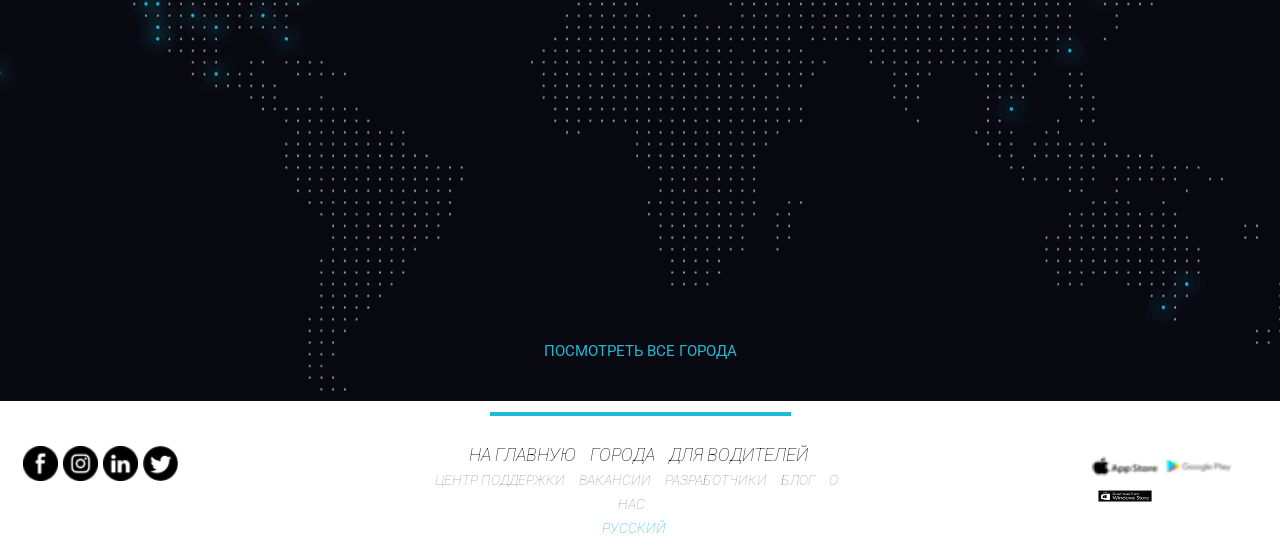
==== commit 41f24b75: "index" ====
--- a/index.html
+++ b/index.html
@@ -39,7 +39,7 @@
                <div class="row">
                 <div class="col-5 col-md-4 offset-md-1">
                     <a href="" class="subheader_linc">
-                        <img src="../img/icon/Uber.png" alt="logo" class="subheader_logo">
+                        <img src="..img/icon/Uber.png" alt="logo" class="subheader_logo">
                     </a>
                     <div class="subheder_off">Официальный партнер Uber в Москве</div>
                 </div>
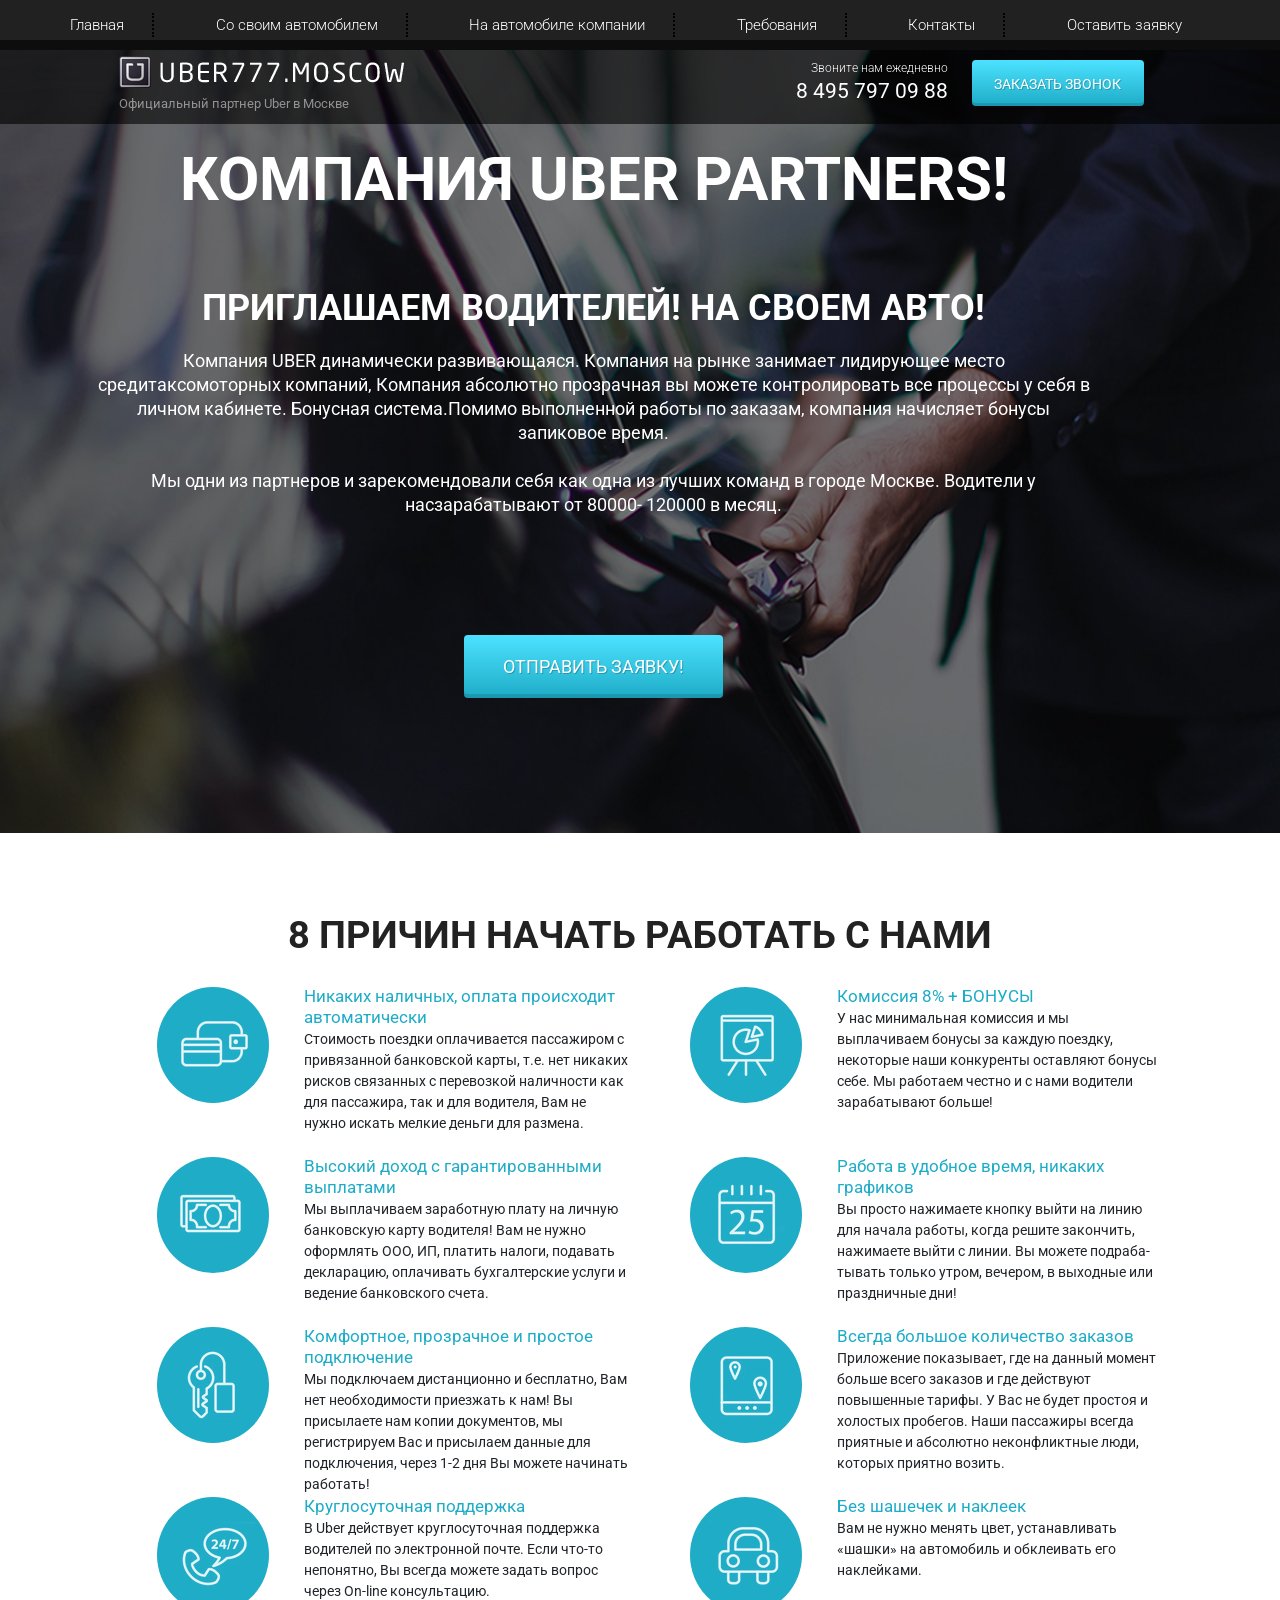
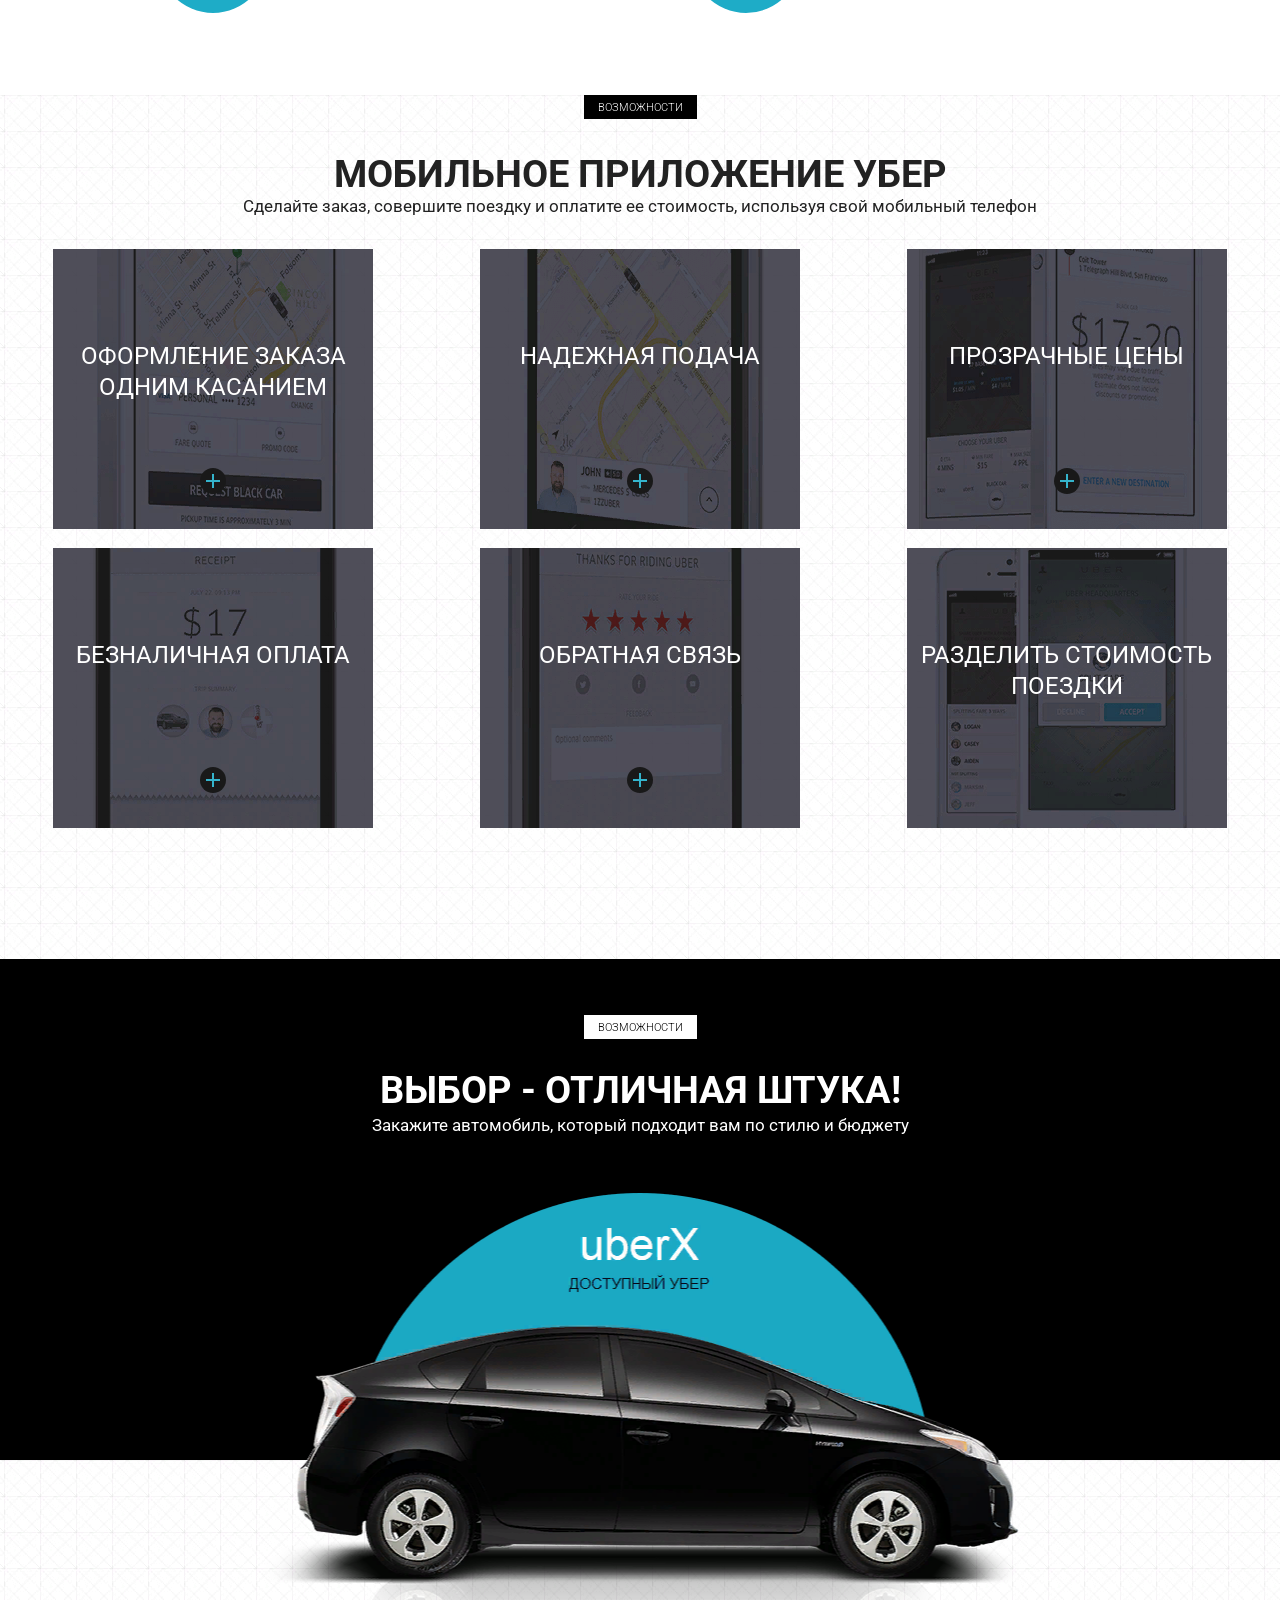
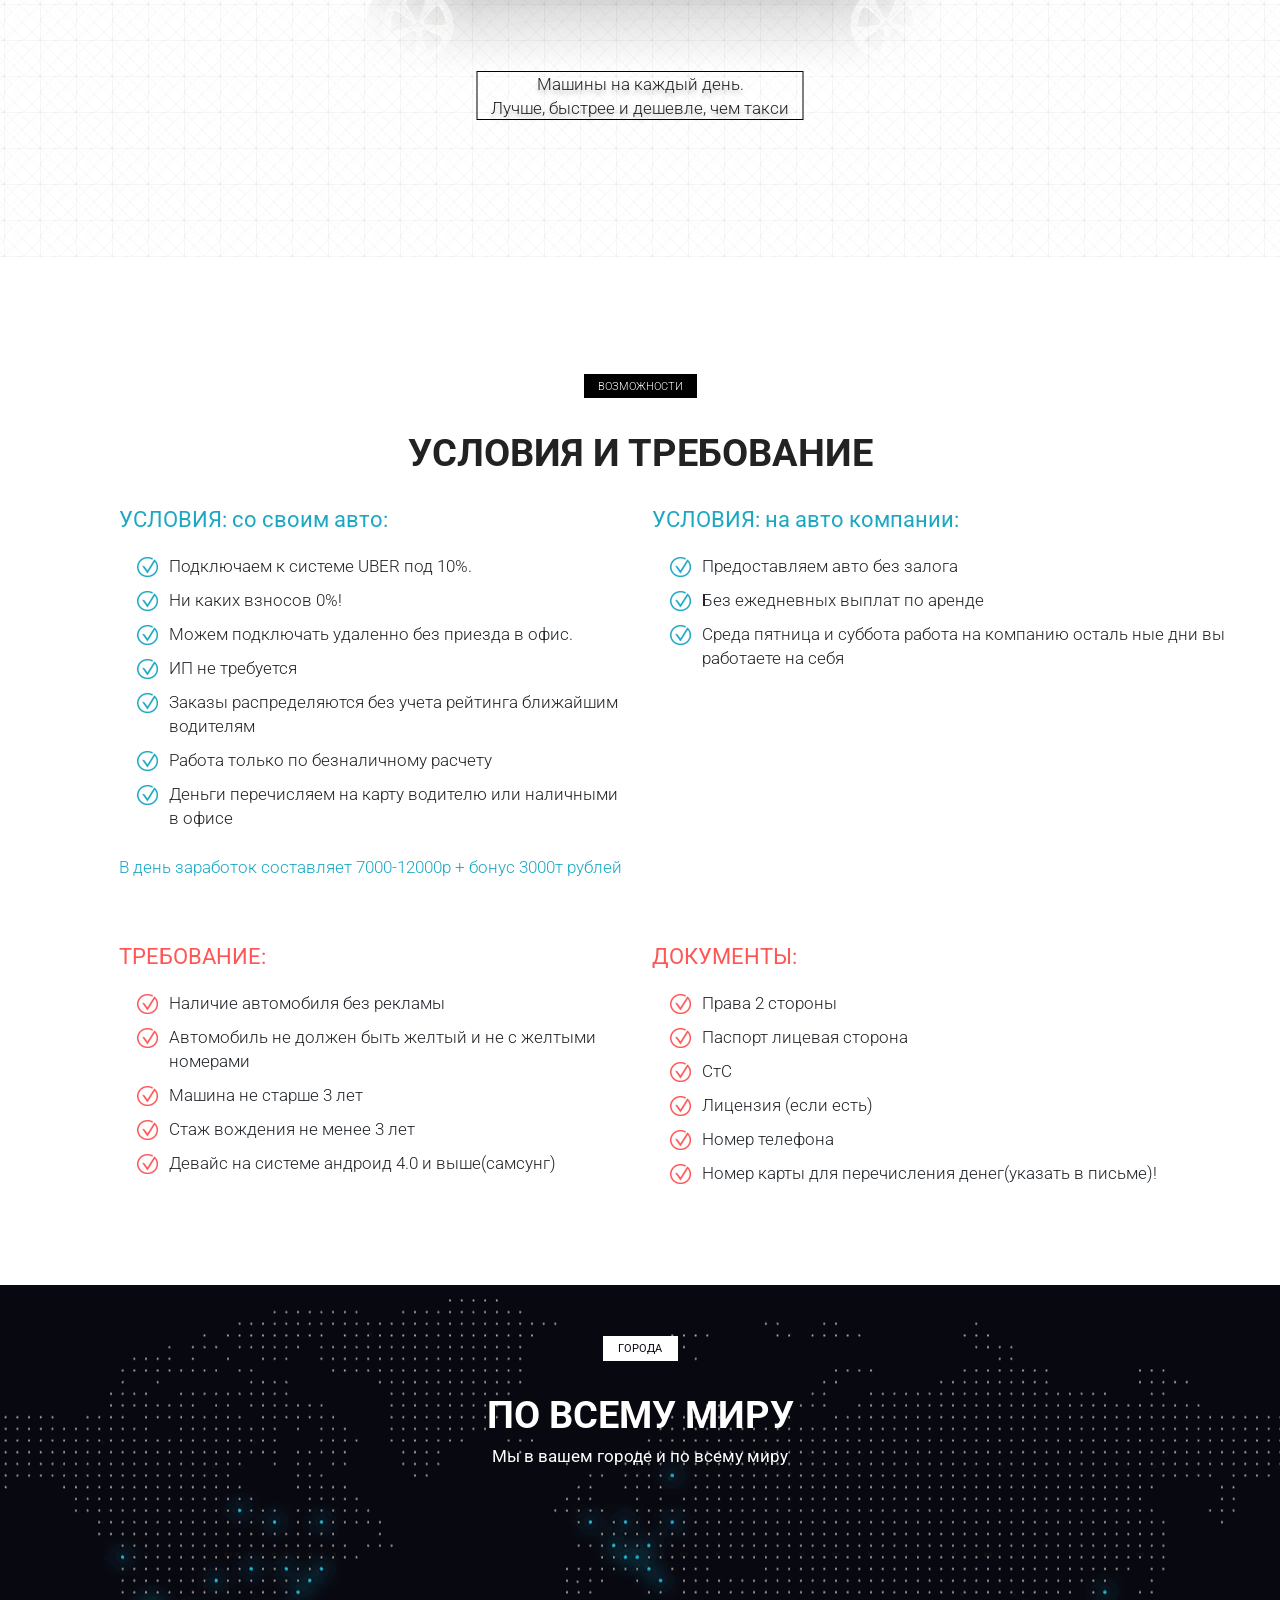
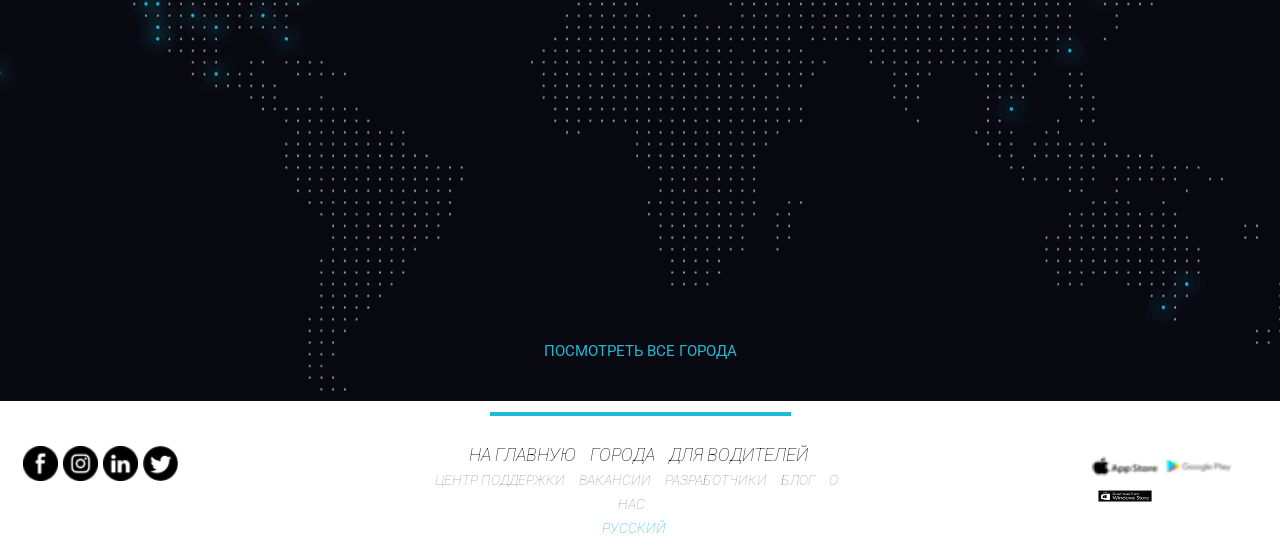
==== commit 96c3d127: "next" ====
--- a/index.html
+++ b/index.html
@@ -4,7 +4,7 @@
     <meta charset="UTF-8">
     <meta http-equiv="X-UA-Compatible" content="IE=edge">
     <meta name="viewport" content="width=device-width, initial-scale=1.0">
-    <link rel="icon" href="img/icon/favicon.ico" type="image/x-icon">
+    <link rel="icon" href="../src/img/icon/favicon.ico" type="image/x-icon">
     <link rel="preconnect" href="https://fonts.gstatic.com">
     <link href="https://fonts.googleapis.com/css2?family=Roboto:ital,wght@0,700;1,300;1,400;1,700&display=swap" rel="stylesheet">
     <link rel="stylesheet" href="../Uber/css/bootstrap-grid.min.css">
@@ -39,7 +39,7 @@
                <div class="row">
                 <div class="col-5 col-md-4 offset-md-1">
                     <a href="" class="subheader_linc">
-                        <img src="..img/icon/Uber.png" alt="logo" class="subheader_logo">
+                        <img src="../img/icon/Uber.png" alt="logo" class="subheader_logo">
                     </a>
                     <div class="subheder_off">Официальный партнер Uber в Москве</div>
                 </div>
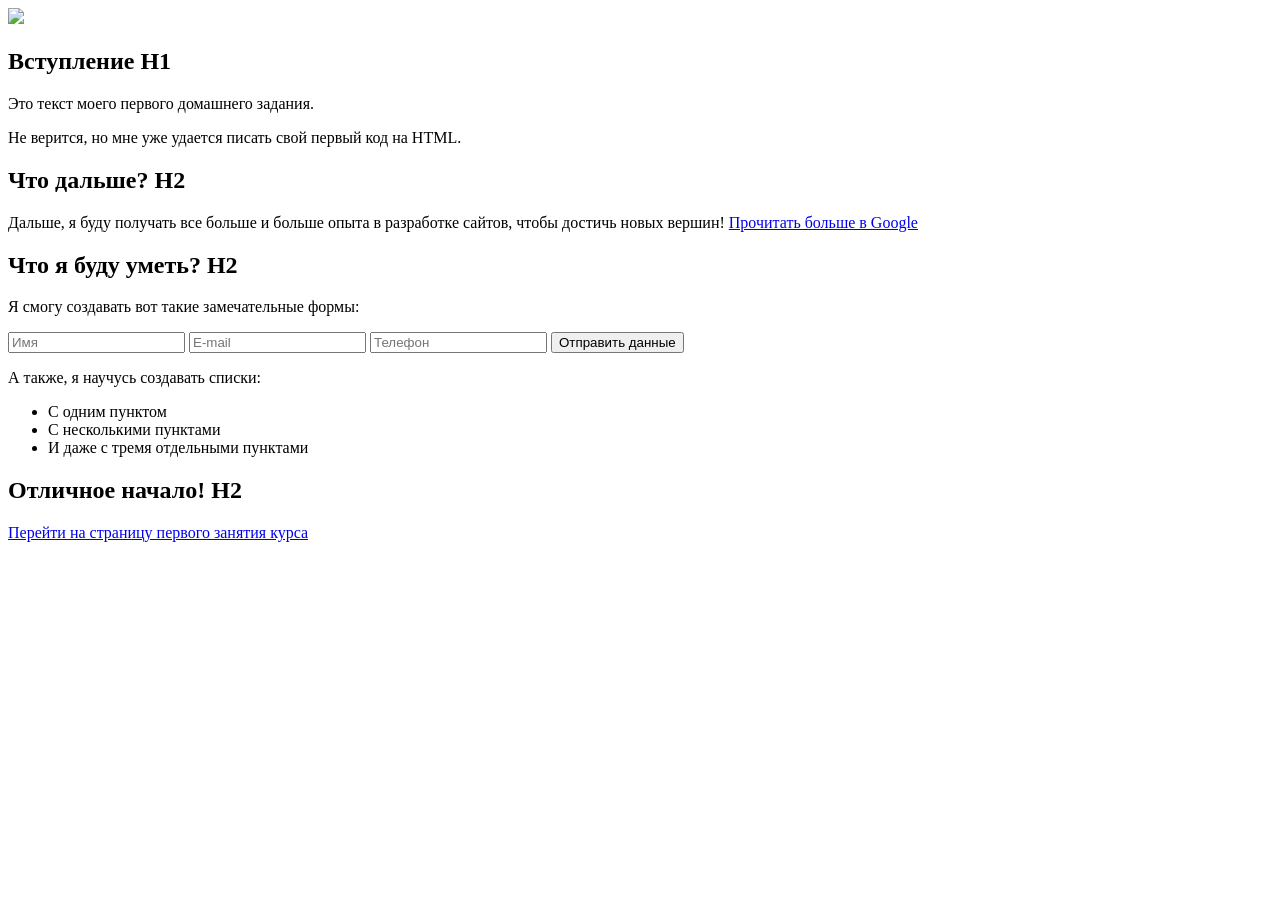
==== commit ac871ce7: "Add files via upload" ====
--- a/index.html
+++ b/index.html
@@ -1,474 +1,77 @@
-<!DOCTYPE html>
-<html lang="ru">
-<head>
-    <meta charset="UTF-8">
-    <meta http-equiv="X-UA-Compatible" content="IE=edge">
-    <meta name="viewport" content="width=device-width, initial-scale=1.0">
-    <link rel="icon" href="../src/img/icon/favicon.ico" type="image/x-icon">
-    <link rel="preconnect" href="https://fonts.gstatic.com">
-    <link href="https://fonts.googleapis.com/css2?family=Roboto:ital,wght@0,700;1,300;1,400;1,700&display=swap" rel="stylesheet">
-    <link rel="stylesheet" href="../Uber/css/bootstrap-grid.min.css">
-    <link rel="stylesheet" href="../Uber/css/bootstrap-reboot.min.css">
-    <link href="https://cdn.jsdelivr.net/npm/bootstrap@5.0.0-beta2/dist/css/bootstrap.min.css" rel="stylesheet" integrity="sha384-BmbxuPwQa2lc/FVzBcNJ7UAyJxM6wuqIj61tLrc4wSX0szH/Ev+nYRRuWlolflfl" crossorigin="anonymous">
-    <script src="https://cdn.jsdelivr.net/npm/bootstrap@5.0.0-beta2/dist/js/bootstrap.bundle.min.js" integrity="sha384-b5kHyXgcpbZJO/tY9Ul7kGkf1S0CWuKcCD38l8YkeH8z8QjE0GmW1gYU5S9FOnJ0" crossorigin="anonymous"></script>
-    <link rel="stylesheet" href="../css/style.min.css">
-    <title>Uber</title>
-
-</head>
-<body>
-    <header>
-        <nav>
-            <div class="conteiner_nav">
-            <ul class="menu">
-                <li class="menu_item"><a href="#" class="menu_link">Главная</a></li>
-                <li class="menu_item"><a href="#reguire" class="menu_link">Со своим автомобилем</a></li>
-                <li class="menu_item"><a href="#reguire" class="menu_link">На автомобиле компании</a></li>
-                <li class="menu_item"><a href="#reguire" class="menu_link">Требования</a></li>
-                <li class="menu_item"><a href="#" class="menu_link">Контакты</a></li>
-                <li class="menu_item"><a href="#" class="menu_link">Оставить заявку</a></li>
-            </ul>
-            </div>
-            <div class="hamburger">
-                <span></span>
-                <span></span>
-                <span></span>
-            </div>
-        </nav>
-       <div class="subheader" id="subheader">
-           <div class="conteiner">
-               <div class="row">
-                <div class="col-5 col-md-4 offset-md-1">
-                    <a href="" class="subheader_linc">
-                        <img src="../img/icon/Uber.png" alt="logo" class="subheader_logo">
-                    </a>
-                    <div class="subheder_off">Официальный партнер Uber в Москве</div>
-                </div>
-                <div class="col-5 offset-1 col-md-3 offset-md-1 col-xl-2 offset-xl-2">
-                    <div class="sub_call">Звоните нам ежедневно</div>
-                    <a href="tel:84957970988:" class="sub_phone">8 495 797 09 88</a>
-                </div>
-                <div class="col-3 col-md-3">
-                    <button class="sub_btn">заказать звонок</button>
-
-                </div>
-            </div>
-        </div>   
-           
-    </header>
-    <section class="promo">
-        <div class="container">
-            <div class="row">
-                <div class="col-md-12 offset-md-0 col-lg-11 offset-lg-0">
-                    <h1 class="promo_header">КОМПАНИЯ UBER PARTNERS!</h1>
-                    <h2 class="promo_subheader">ПРИГЛАШАЕМ ВОДИТЕЛЕЙ! НА СВОЕМ АВТО!</h2>
-                    <div class="promo_decr">
-                        Компания UBER  динамически развивающаяся. Компания на рынке занимает лидирующее место средитаксомоторных компаний, Компания абсолютно прозрачная вы можете контролировать все процессы у себя в личном кабинете. Бонуcная система.Помимо выполненной работы по заказам, компания начисляет бонусы запиковое время.
-                        <br><br>
-                        Мы одни из партнеров и зарекомендовали себя как одна из лучших команд в городе Москве.  Водители у насзарабатывают от 80000- 120000 в месяц.
-                    </div>
-                    <button class="promo_btn">ОТПРАВИТЬ ЗАЯВКУ!</button>
-                </div>
-
-            </div>
-
-        </div>
-    </section>
-    <section class="rectagle">
-        <h2>8 причин начать работать с нами</h2>
-        <div class="row">
-        <div class="col-md-6 col-xl-5 offset-xl-1">
-
-            <div class="rec">
-                <div class="rec_ic">
-                <img src="../img/ic/Rectangle.png_1" alt="icon" class="ic">
-                </div>
-                <div class="rec_text">
-                    <span class="sp_text">
-                    Никаких наличных, оплата происходит автоматически
-                    </span>
-                    <br>
-                    Стоимость поездки оплачивается пассажиром с
-                     привязанной банковской карты, т.е. нет никаких рисков
-                      связанных с перевозкой наличности как для пассажира,
-                       так и для водителя, Вам не нужно искать мелкие деньги
-                        для размена.
-                </div>
-            </div>
-    
-            <div class="rec">
-                <div class="rec_ic">
-                <img src="../img/ic/Rectangle.png_2" alt="icon" class="ic">
-                </div>
-                <div class="rec_text">
-                    <span class="sp_text">
-                        Высокий доход с гарантированными
-                        выплатами
-                    </span>
-
-                    <br>
-                    Мы выплачиваем заработную плату на личную банковскую карту водителя!
-                    Вам не нужно оформлять ООО, ИП, платить налоги, подавать декларацию,
-                    оплачивать бухгалтерские услуги и ведение банковского счета.
-                </div>
-            </div>
-    
-            <div class="rec">
-                <div class="rec_ic">
-                <img src="../img/ic/Rectangle.png_3" alt="icon" class="ic">
-                </div>
-                <div class="rec_text">
-                   <span class="sp_text"> Комфортное, прозрачное и простое 
-                    подключение
-                   </span>
-                    <br>
-                    Мы подключаем дистанционно и бесплатно, Вам нет необходимости приезжать
-                     к нам! Вы присылаете нам копии документов, мы регистрируем Вас и
-                      присылаем данные для подключения, через 1-2 дня 
-                      Вы можете начинать работать!
-                </div>
-            </div>
-    
-            <div class="rec">
-                <div class="rec_ic">
-                <img src="../img/ic/Rectangle.png_4" alt="icon" class="ic">
-                </div>
-                <div class="rec_text">
-                    <span class="sp_text"> Круглосуточная поддержка
-                    </span>
-                    <br>
-                    В Uber действует круглосуточная поддержка водителей по электронной почте.
-                     Если что-то непонятно, Вы всегда можете задать вопрос через
-                      On-line консультацию.
-                </div>
-            </div>
-        </div>
-
-
-        <div class="col-md-6 col-xl-5">
-         <div class="rec">
-              <div class="rec_ic">
-                  <img src="../img/ic/Rectangle.png_5 "ait="icon" class="ic">
-              </div>
-              <div class="rec_text">
-                  <span class="sp_text">
-                    Комиссия 8% + БОНУСЫ
-                  </span>
-                  <br>
-                  У нас минимальная комиссия и мы выплачиваем бонусы
-                   за каждую поездку, некоторые наши конкуренты оставляют
-                    бонусы себе. Мы работаем честно и с нами водители
-                     зарабатывают больше!
-              </div>
-         </div>
-
-         <div class="rec">
-            <div class="rec_ic">
-                <img src="../img/ic/Rectangle.png_6 "ait="icon" class="ic">
-            </div>
-            <div class="rec_text">
-                <span class="sp_text">
-                    Работа в удобное время, никаких графиков
-                </span>
-                <br>
-                Вы просто нажимаете кнопку выйти на линию для начала работы,
-                 когда решите закончить, нажимаете выйти с линии.
-                  Вы можете подраба-тывать только утром, вечером,
-                   в выходные или праздничные дни! 
-            </div>
-         </div>
-
-         <div class="rec">
-            <div class="rec_ic">
-                <img src="../img/ic/Rectangle.png_7 "ait="icon" class="ic">
-            </div>
-            <div class="rec_text">
-                <span class="sp_text">
-                    Всегда большое количество заказов
-                </span>
-                <br>
-                Приложение показывает, где на данный момент больше всего
-                 заказов и где действуют повышенные тарифы. У Вас не будет
-                  простоя и холостых пробегов. Наши пассажиры всегда приятные
-                   и абсолютно неконфликтные люди, которых приятно возить.
-            </div>
-         </div>
-
-         <div class="rec">
-            <div class="rec_ic">
-                <img src="../img/ic/Rectangle.png_8 "ait="icon" class="ic">
-            </div>
-            <div class="rec_text">
-                <span class="sp_text">
-                    Без шашечек и наклеек
-                </span>
-                <br>
-                Вам не нужно менять цвет, устанавливать «шашки» на автомобиль
-                 и обклеивать его наклейками.
-            </div>
-         </div>
-
-        </div> 
-
-
-    </section>
-    <section class="mobile">
-
-        <div class="tabel">Возможности</div>
-        <div class="title">мобильное приложение убер</div>
-        <div class="subtitle">Сделайте заказ, совершите поездку и оплатите ее стоимость, используя свой мобильный телефон</div>
-        
-        <div class="row">
-            <div class="col-md-4">
-                <div class="mobile_item mobile_item_1">
-                    <div class="mobile_item_subtitle">оформление заказа одним касанием</div>
-                    <div class="mobile_item_plus"></div>
-                </div>
-            </div>
-            <div class="col-md-4">
-                <div class="mobile_item mobile_item_2">
-                    <div class="mobile_item_subtitle">надежная подача</div>
-                    <div class="mobile_item_plus"></div>
-                </div>
-            </div>
-            <div class="col-md-4">
-                <div class="mobile_item mobile_item_3">
-                    <div class="mobile_item_subtitle">прозрачные цены</div>
-                    <div class="mobile_item_plus"></div>
-                </div>
-            </div>
-            <div class="col-md-4">
-                <div class="mobile_item mobile_item_4">
-                    <div class="mobile_item_subtitle">безналичная оплата</div>
-                    <div class="mobile_item_plus"></div>
-                </div>
-            </div>
-            <div class="col-md-4">
-                <div class="mobile_item mobile_item_5">
-                    <div class="mobile_item_subtitle">обратная связь</div>
-                    <div class="mobile_item_plus"></div>
-                </div>
-            </div>
-            <div class="col-md-4">
-                <div class="mobile_item mobile_item_6">
-                    <div class="mobile_item_subtitle">разделить стоимость поездки</div>
-                </div>
-            </div>
-        </div>
-          
-    </section>
-
-    <section class="avto">
-    <div class="conteiner">
-
-        <div class="avto_1">
-
-        <div class="tab">
-            <div class="tabel_1">Возможности</div>
-            <div class="title_av">Выбор - отличная штука!</div>
-            <div class="title_av_1">Закажите автомобиль, который подходит вам по стилю и бюджету</div>
-        </div> 
-
-        <div class="bot">
-            <img class="av_1" src="img/avto/avto.png" alt="avto">
-            <span class="av">Машины на каждый день.<br>Лучше, быстрее и дешевле, чем такси</span>
-        </div>
-
-        </div>
-    </div>    
-    </section>
-
-    <section class="reguire" id="reguire">
-
-      <div class="conteiner">
-        <div class="tabel">Возможности</div>
-        <div class="title">условия и требование</div>
-
-        <div class="row">
-            <div class="col-md-5 offset-md-1">
-                <div class="reguire_block"> 
-                <div class="reguire_title">УСЛОВИЯ: со своим авто:</div>
-                <ul class="reguire_list">
-                    <li>
-                        Подключаем к системе UBER  под 10%.
-                    </li>
-                    <li>
-                        Ни каких взносов  0%!
-                    </li>
-                    <li>
-                       Можем подключать удаленно без приезда в офис.
-                    </li>
-                    <li>
-                        ИП не требуется
-                    </li>
-                    <li>
-                       Заказы распределяются без учета рейтинга ближайшим водителям
-                    </li>
-                    <li>
-                        Работа только по безналичному расчету
-                    </li>
-                    <li>
-                        Деньги перечисляем на карту водителю или наличными в офисе
-                    </li>
-                </ul> 
-                <div class="reguire_descr">
-                    В день заработок составляет 7000-12000р + бонус 3000т рублей
-                </div>
-
-            </div>    
-            </div>
-
-            <div class="col-md-6">
-                <div class="reguire_block"> 
-                    <div class="reguire_title"> УСЛОВИЯ: на авто компании:</div>
-                    <ul class="reguire_list">
-                        <li>
-                            Предоставляем авто без залога
-                        </li>
-                        <li>
-                            Без ежедневных выплат по аренде
-                        </li>
-                        <li>
-                            Среда пятница и суббота работа на компанию осталь
-                            ные дни вы работаете на себя
-                        </li>
-                        
-                    </ul> 
-                    
-                    
-                </div>    
-                </div>
-            
-            <div class="col-md-5 offset-md-1">
-                <div class="reguire_block reguire_block_mbn warning "> 
-                    <div class="reguire_title">ТРЕБОВАНИЕ:</div>
-                    <ul class="reguire_list">
-                        <li>
-                            Наличие автомобиля без рекламы
-                        </li>
-                        <li>
-                            Автомобиль не должен быть желтый и не с желтыми номерами
-                        </li>
-                        <li>
-                            Машина не старше 3 лет
-                        </li>
-                        <li>
-                           Стаж вождения не менее 3 лет
-                        </li>
-                        <li>
-                            Девайс на системе андроид 4.0 и выше(самсунг)
-                        </li>
-                       
-                    </ul> 
-                    
-                    
-                </div>    
-                </div>
-
-            <div class="col-md-6">
-                <div class="reguire_block reguire_block_mbn warning"> 
-                    <div class="reguire_title">ДОКУМЕНТЫ:</div>
-                    <ul class="reguire_list">
-                        <li>
-                            Права 2 стороны
-                        </li>
-                        <li>
-                            Паспорт лицевая сторона
-                        </li>
-                        <li>
-                            СтС
-                        </li>
-                        <li>
-                            Лицензия (если есть)
-                        </li>
-                        <li>
-                            Номер телефона
-                        </li>
-                        <li>
-                            Номер карты для перечисления денег(указать в письме)!
-                        </li>    
-                    </ul>     
-                </div>    
-                </div>
-            </div>
-
-        </div>
-    </section>
-
-    <section class="world">
-
-        <div class="conteiner">
-            <div class="world_bg">
-                <div class="world_tab">города</div>    
-                <div class="world_tit">По всему миру</div>
-                <div class="w_tit">Мы в вашем городе и по всему миру</div>
-                <a class="world_a" href="#">посмотреть все города</a>
-            </div>
-        </div>
-
-    </section>
-    
-    <footer>
-        <div class="f_line"></div>
-
-        <div class="footer_bl">
-
-            <div class="footer_bloc">
-                <div class="foteor_icon">
-                    <a class="f_icon" href="#">
-                        <i class="f_facebook"></i>
-                    </a>
-                    <a class="f_icon" href="#">
-                        <i class="f_instagram"></i>
-                    </a>
-                    <a class="f_icon" href="#">
-                        <i class="f_linkedin"></i>
-                    </a>
-                    <a class="f_icon" href="#">
-                        <i class="f_twitter"></i>
-                    </a>
-                </div>
-            </div>
-
-            <div class="footer_bloc">
-                <div class="block_tex">
-                    <a class="footer_tex" href="#subheader">на главную</a>
-                    <a class="footer_tex" href="#">города</a>
-                    <a class="footer_tex" href="#">для водителей</a>
-                </div>
-                <div class="b_tex">
-                    <a class="f_tex" href="#">центр поддержки</a>
-                    <a class="f_tex" href="#">вакансии</a>
-                    <a class="f_tex" href="#">разработчики</a>
-                    <a class="f_tex" href="#">блог</a>
-                    <a class="f_tex" href="#">о нас</a>
-                </div>
-                <div class="footer_ru">
-                    <a class="f_ru" href="#">русский</a>
-                </div>
-            </div>
-
-            <div class="footer_bloc">
-                
-                <div class="f_bloc">
-                    <a href="#" class="apple">
-                        <img class="f_microsoft" src="img/footer/apple.png" alt="#">
-                    </a>
-                    <a href="#" class="apple">
-                        <img class="f_microsoft" src="img/footer/google.png" alt="avto">
-                    </a>
-                    <a href="#" class="apple">
-                        <img class="f_microsoft" src="img/footer/microsoft.png" alt="avto">
-                    </a>
-                </div>
-
-        </div>
-
-
-        </div>
-        
-    </footer>
-
-    <script src="js/sc.js"></script>
-
-</body>
+<!DOCTYPE html>
+<html lang="ru">
+
+<head>
+    <meta charset="UTF-8">
+    <title>Oleg_test</title>
+</head>
+
+<body>
+    <header>
+        <img src="img/logo.jpeg">
+    </header>
+
+    <section>
+        <h1>
+            Вступление H1
+        </h1>
+        <p>
+            Это текст моего первого домашнего задания.
+        </p>
+        <p>
+            Не верится, но мне уже удается писать свой первый код на HTML.
+        </p>
+    </section>
+
+    <section>
+        <h2>
+            Что дальше? H2
+        </h2>
+        <p>
+            Дальше, я буду получать все больше и больше опыта в разработке сайтов, чтобы достичь новых вершин!
+            <a href="#">Прочитать больше в Google</a>
+        </p>
+    </section>
+
+    <section>
+        <h2>
+            Что я буду уметь? H2
+        </h2>
+        <p>
+            Я смогу создавать вот такие замечательные формы:
+        </p>
+        <form action="#">
+            <input type="text" placeholder="Имя" required>
+            <input type="email" placeholder="E-mail" required>
+            <input type="tel" placeholder="Телефон" required>
+            <button type="submit">Отправить данные</button>
+        </form>
+        <p>
+            А также, я научусь создавать списки:
+        </p>
+        <ul>
+            <li>
+                С одним пунктом
+            </li>
+            <li>
+                С несколькими пунктами
+            </li>
+            <li>
+                И даже с тремя отдельными пунктами
+            </li>
+        </ul>
+    </section>
+
+    <section>
+        <h2>
+            Отличное начало! H2
+        </h2>
+    </section>
+
+    <footer>
+        <a href="#">Перейти на страницу первого занятия курса</a>
+    </footer>
+
+</body>
+
 </html>
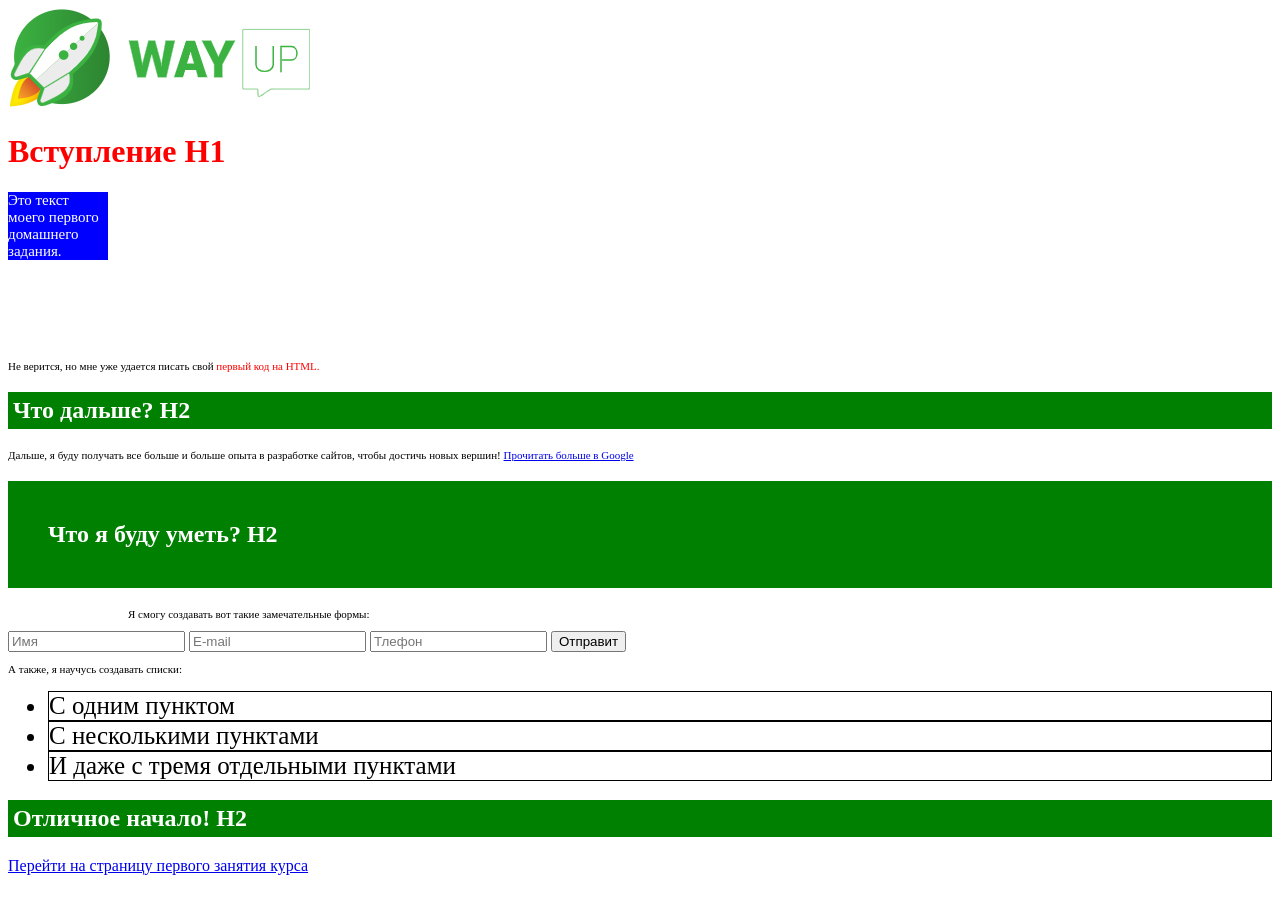
==== commit 9bc8afc8: "Add files via upload" ====
--- a/index.html
+++ b/index.html
@@ -4,47 +4,46 @@
 <head>
     <meta charset="UTF-8">
     <title>Oleg_test</title>
+    <link rel="stylesheet" href="css/main.css">
 </head>
 
 <body>
+
     <header>
         <img src="img/logo.jpeg">
+        <h1 class="h1">
+            Вступление H1
+        </h1>
+        <p class="block">
+            Это текст моего первого домашнего задания.
+        </p>
+        <p>
+            Не верится, но мне уже удается писать свой <span class="red">первый код на HTML.</span>
+        </p>
     </header>
 
     <section>
-        <h1>
-            Вступление H1
-        </h1>
+        <h2 class="h2">
+            Что дальше? H2
+        </h2>
         <p>
-            Это текст моего первого домашнего задания.
-        </p>
-        <p>
-            Не верится, но мне уже удается писать свой первый код на HTML.
+            Дальше, я буду получать все больше и больше опыта в разработке сайтов, чтобы достичь новых вершин!
+            <a href="#" target="_blank" >Прочитать больше в Google</a>
         </p>
     </section>
 
     <section>
-        <h2>
-            Что дальше? H2
-        </h2>
-        <p>
-            Дальше, я буду получать все больше и больше опыта в разработке сайтов, чтобы достичь новых вершин!
-            <a href="#">Прочитать больше в Google</a>
-        </p>
-    </section>
-
-    <section>
-        <h2>
+        <h2 class="h2big">
             Что я буду уметь? H2
         </h2>
-        <p>
+        <p class="center">
             Я смогу создавать вот такие замечательные формы:
         </p>
         <form action="#">
-            <input type="text" placeholder="Имя" required>
-            <input type="email" placeholder="E-mail" required>
-            <input type="tel" placeholder="Телефон" required>
-            <button type="submit">Отправить данные</button>
+            <input  type="text" placeholder="Имя" required>
+            <input  type="email" placeholder="E-mail" required>
+            <input  type="tel" placeholder="Тлефон" required>
+            <button type="submit">Отправит</button>
         </form>
         <p>
             А также, я научусь создавать списки:
@@ -62,14 +61,11 @@
         </ul>
     </section>
 
-    <section>
-        <h2>
+    <footer>
+        <h2 class="h2">
             Отличное начало! H2
         </h2>
-    </section>
-
-    <footer>
-        <a href="#">Перейти на страницу первого занятия курса</a>
+        <a href="#" target="_blank" >Перейти на страницу первого занятия курса</a>
     </footer>
 
 </body>
--- a/css/main.css
+++ b/css/main.css
@@ -0,0 +1,40 @@
+body p {
+    font-size: 11px;
+}
+
+.h1 {
+    color: red;
+}
+
+.block {
+    display: block;
+    background: blue;
+    font-size: 15px;
+    color: #fff;
+    width: 100px;
+    margin-bottom: 100px;
+}
+
+.h2 {
+    color: #fff;
+    background: green;
+    padding: 5px;
+}
+span {
+    color: red;
+}
+
+.h2big {
+    color: white;
+    background: green;
+    padding: 40px;
+}
+
+.center {
+    padding-left: 120px;
+}
+
+ul li {
+    border: 1px solid;
+    font-size: 25px;
+}
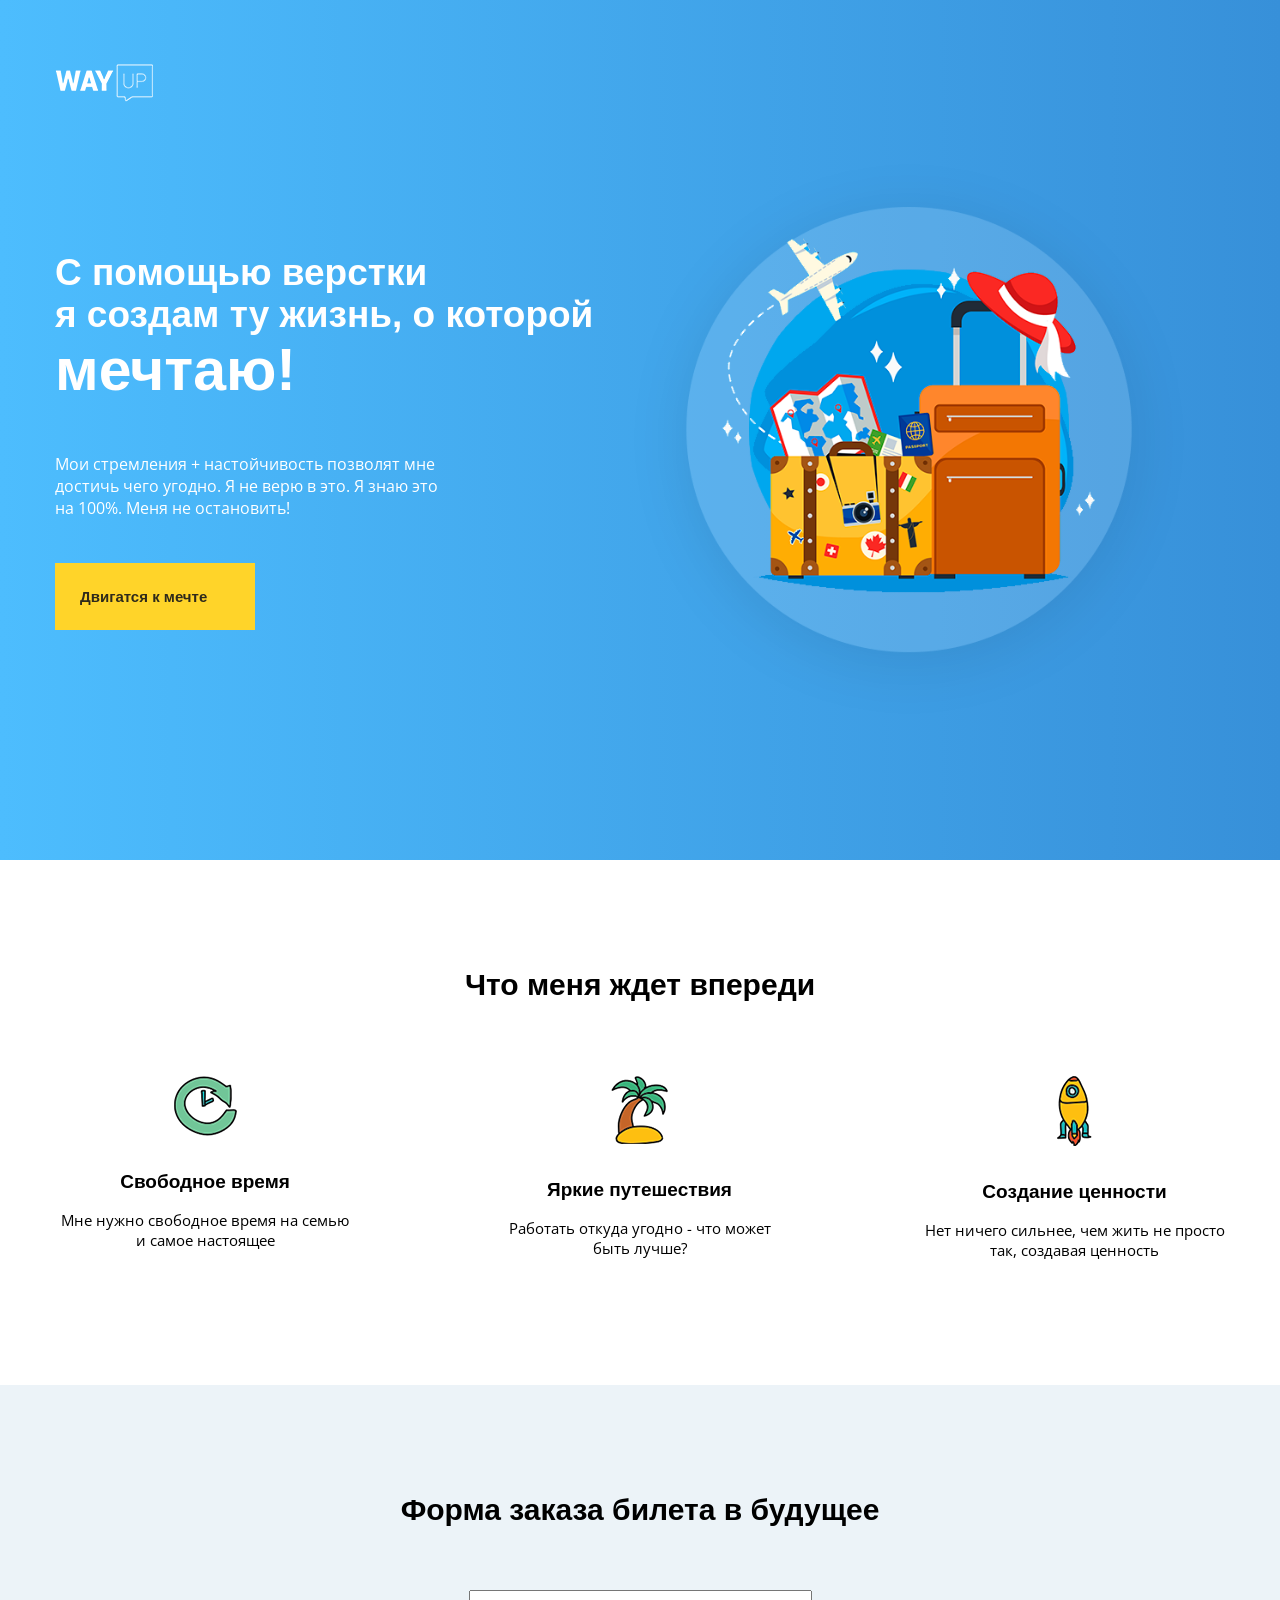
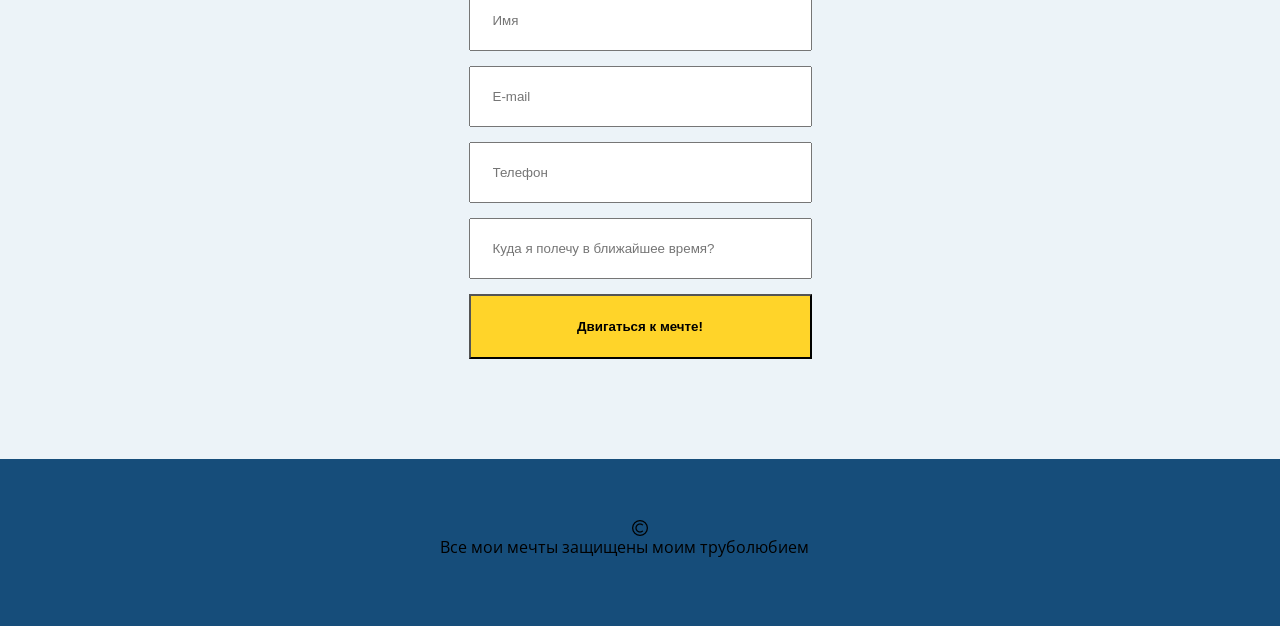
==== commit 623dcc07: "Add files via upload" ====
--- a/index.html
+++ b/index.html
@@ -3,69 +3,106 @@
 
 <head>
     <meta charset="UTF-8">
-    <title>Oleg_test</title>
+    <title>test 2</title>
+    <link href="https://fonts.googleapis.com/css2? family=Montserrat:wght@400;900&family=Open+Sans&display=swap" rel="stylesheet">
     <link rel="stylesheet" href="css/main.css">
 </head>
 
 <body>
 
     <header>
-        <img src="img/logo.jpeg">
-        <h1 class="h1">
-            Вступление H1
-        </h1>
-        <p class="block">
-            Это текст моего первого домашнего задания.
-        </p>
-        <p>
-            Не верится, но мне уже удается писать свой <span class="red">первый код на HTML.</span>
-        </p>
+
+        <div class="container">
+            
+            <img class="logo" src="img/logo.png" alt="logo">
+
+            <div class="bigwrraper">
+                <div class="wrraper">
+                    <h1 class="wrraperh1">
+                        С помощью верстки <br> я создам ту жизнь, о которой <br><span>мечтаю!</span>
+                    </h1>
+                    <p class="wrraperp">
+                        Мои стремления + настойчивость позволят мне достичь чего угодно. Я не верю в это. Я знаю это на 100%. Меня не остановить!
+                    </p>
+                    <div class="travel">
+                        Двигатся к мечте
+                    </div>
+                </div>
+                <img class="photo" src="img/img.png" alt="photo">
+            </div>
+            
+        </div>
+        
     </header>
 
     <section>
-        <h2 class="h2">
-            Что дальше? H2
-        </h2>
-        <p>
-            Дальше, я буду получать все больше и больше опыта в разработке сайтов, чтобы достичь новых вершин!
-            <a href="#" target="_blank" >Прочитать больше в Google</a>
-        </p>
+
+        <div class="container">
+            <h2 class="h2">
+                Что меня ждет впереди
+            </h2>
+    
+            <div class="blockflex">
+                <div class="blockline blocklinemin">
+                    <img src="img/icon1.png" alt="icon">
+                    <h3>
+                        Свободное время
+                    </h3>
+                    <p class="text">
+                        Мне нужно свободное время на семью и самое настоящее
+                    </p>
+                </div>
+                <div class="blockline">
+                    <img src="img/icon2.png" alt="icon">
+                    <h3>
+                        Яркие путешествия
+                    </h3>
+                    <p class="text">
+                        Работать откуда угодно - что может быть лучше?
+                    </p>
+                </div>
+                <div class="blockline">
+                    <img src="img/icon3.png" alt="icon">
+                    <h3>
+                        Создание ценности
+                    </h3>
+                    <p class="text">
+                        Нет ничего сильнее, чем жить не просто так, создавая ценность
+                    </p>
+                </div>
+            </div>
+
+        </div>
+        
     </section>
 
-    <section>
-        <h2 class="h2big">
-            Что я буду уметь? H2
-        </h2>
-        <p class="center">
-            Я смогу создавать вот такие замечательные формы:
-        </p>
-        <form action="#">
-            <input  type="text" placeholder="Имя" required>
-            <input  type="email" placeholder="E-mail" required>
-            <input  type="tel" placeholder="Тлефон" required>
-            <button type="submit">Отправит</button>
-        </form>
-        <p>
-            А также, я научусь создавать списки:
-        </p>
-        <ul>
-            <li>
-                С одним пунктом
-            </li>
-            <li>
-                С несколькими пунктами
-            </li>
-            <li>
-                И даже с тремя отдельными пунктами
-            </li>
-        </ul>
+    <section class="blue">
+
+        <div class="container">
+
+            <h2>
+                Форма заказа билета в будущее
+            </h2>
+
+            <form action="#">
+                <input type="text" placeholder="Имя" required>
+                <input type="email" placeholder="E-mail">
+                <input type="tel" placeholder="Телефон">
+                <input type="text" placeholder="Куда я полечу в ближайшее время?">
+                <button class="btn">Двигаться к мечте!</button>
+            </form>
+            
+        </div>
+
     </section>
 
     <footer>
-        <h2 class="h2">
-            Отличное начало! H2
-        </h2>
-        <a href="#" target="_blank" >Перейти на страницу первого занятия курса</a>
+
+        <div class="footer">
+            <img class="footerimg" src="img/icons.png" alt="img">
+            Все мои мечты защищены моим труболюбием
+        </div>
+        
     </footer>
 
 </body>
--- a/css/main.css
+++ b/css/main.css
@@ -1,40 +1,159 @@
-body p {
-    font-size: 11px;
+
+body {
+    
+    margin: 0;
+    font-family: 'Open Sans', sans-serif;
 }
 
-.h1 {
-    color: red;
+div, p, input, button, form, span, a, ul, li {
+    box-sizing: border-box;
+    margin: 0;
+    padding: 0;
 }
 
-.block {
-    display: block;
-    background: blue;
-    font-size: 15px;
-    color: #fff;
-    width: 100px;
-    margin-bottom: 100px;
+h1, h2, h3, h4, h5, h6 {
+    margin: 0;
 }
 
-.h2 {
-    color: #fff;
-    background: green;
-    padding: 5px;
+.container {
+    width: 1170px;
+    margin: 0 auto;
 }
-span {
-    color: red;
+header {
+    background: rgba(77,189,254,1);
+    background: -moz-linear-gradient(left, rgba(77,189,254,1) 0%, rgba(55,144,217,1) 100%);
+    background: -webkit-gradient(left top, right top, color-stop(0%, rgba(77,189,254,1)), color-stop(100%, rgba(55,144,217,1)));
+    background: -webkit-linear-gradient(left, rgba(77,189,254,1) 0%, rgba(55,144,217,1) 100%);
+    background: -o-linear-gradient(left, rgba(77,189,254,1) 0%, rgba(55,144,217,1) 100%);
+    background: -ms-linear-gradient(left, rgba(77,189,254,1) 0%, rgba(55,144,217,1) 100%);
+    background: linear-gradient(to right, rgba(77,189,254,1) 0%, rgba(55,144,217,1) 100%);
+    filter: progid:DXImageTransform.Microsoft.gradient( startColorstr='#4dbdfe', endColorstr='#3790d9', GradientType=1 );   
 }
 
-.h2big {
-    color: white;
-    background: green;
-    padding: 40px;
+.logo {
+    padding-top: 64px;
+    margin: 0;
 }
 
-.center {
-    padding-left: 120px;
+.bigwrraper {
+    display: flex;
 }
 
-ul li {
-    border: 1px solid;
-    font-size: 25px;
+.wrraper {
+    padding-top: 150px;
+    color: #fff;
+}
+
+.wrraperh1 {
+    font-family: 'Montserrat', sans-serif;
+    font-size: 37px;
+    font-weight: 900;
+}
+
+.wrraperh1 span {
+    font-size: 59px;
+}
+
+.wrraperp {
+    padding-top: 49px;
+    width: 400px;
+    font-size: 16px;
+    padding-bottom: 44px;
+}
+
+.travel {
+    background: #ffd429;
+    font-family: 'Montserrat', sans-serif;
+    font-weight: 900;
+    width: 200px;
+    font-size: 15px;
+    color: #2e2a1b;
+    padding: 25px;
+}
+
+.photo {
+    width: 550px;
+    padding-top: 62px;
+    padding-bottom: 146px; 
+}
+
+h2 {
+    padding-top: 108px;
+    text-align: center;
+    font-size: 30px;
+    font-family: 'Montserrat', sans-serif;
+}
+
+.blockflex {
+    padding-top: 74px;
+    padding-bottom: 125px;
+    display: flex;
+    justify-content: space-between;
+}
+.blockline {
+    width: 301px;
+}
+
+.blocklinemin {
+    width: 300px;
+}
+
+img {
+    display: block;
+    margin: 0 auto;
+}
+
+h3 {
+    padding-top: 35px;
+    padding-bottom: 17px;
+    text-align: center;
+    font-family: 'Montserrat', sans-serif;
+    font-size: 19px;
+}
+
+.text {
+    text-align: center;
+    font-size: 15px;
+}
+
+.blue {
+    background: #ecf3f8;
+    padding-bottom: 100px;
+}
+
+form {
+    padding-top: 63px;
+}
+
+input {
+    width: 343px;
+    display: block;
+    margin: 0 auto;
+    padding: 21px 22px;
+    margin-bottom: 15px;
+}
+
+.btn {
+    width: 343px;
+    display: block;
+    margin: 0 auto;
+    padding: 23px 87px;
+    background: #ffd429;
+    font-family: 'Montserrat', sans-serif;
+    font-weight: 900;
+    
+}
+
+footer {
+    background: #164d7a;
+    padding-top: 61px;
+    padding-bottom: 68px;
+}
+
+.footer {
+    width: 400px;
+    margin: 0 auto;
+}
+.footerimg {
+    display: inlinev b;
 }
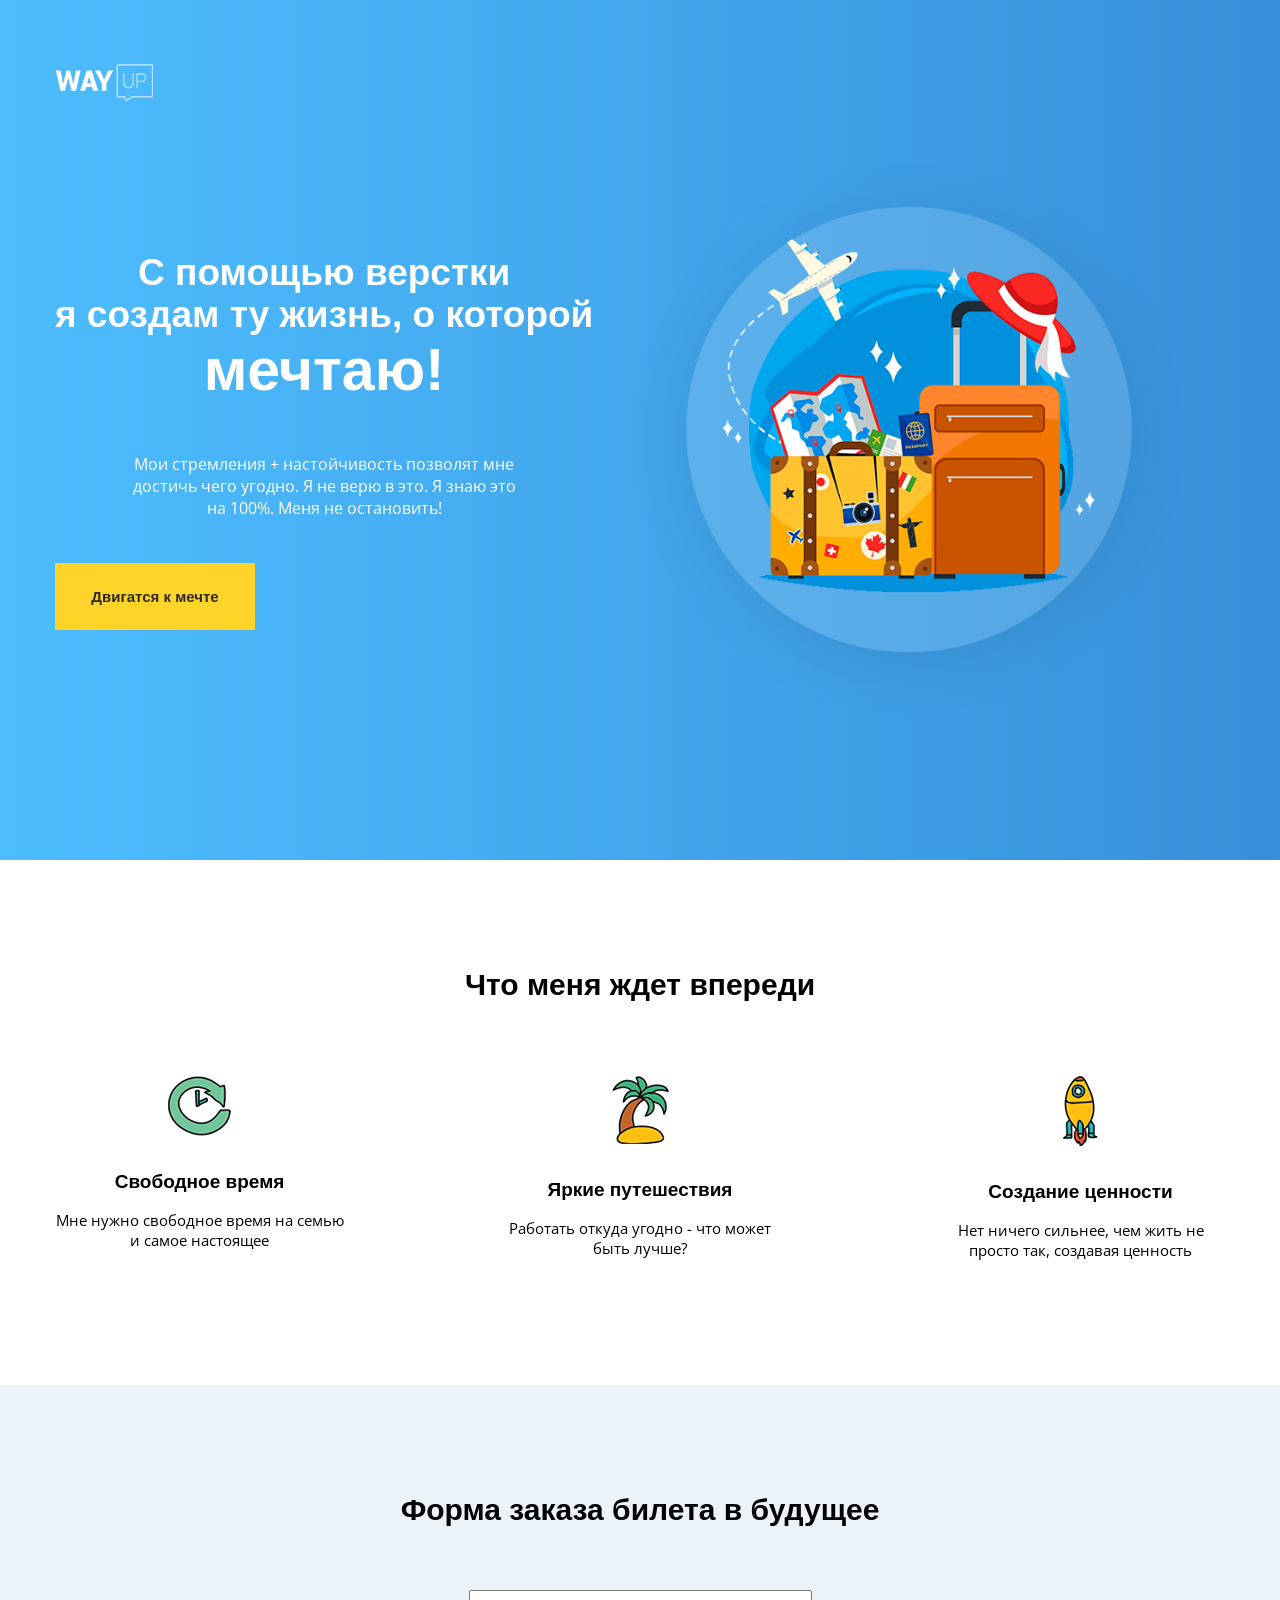
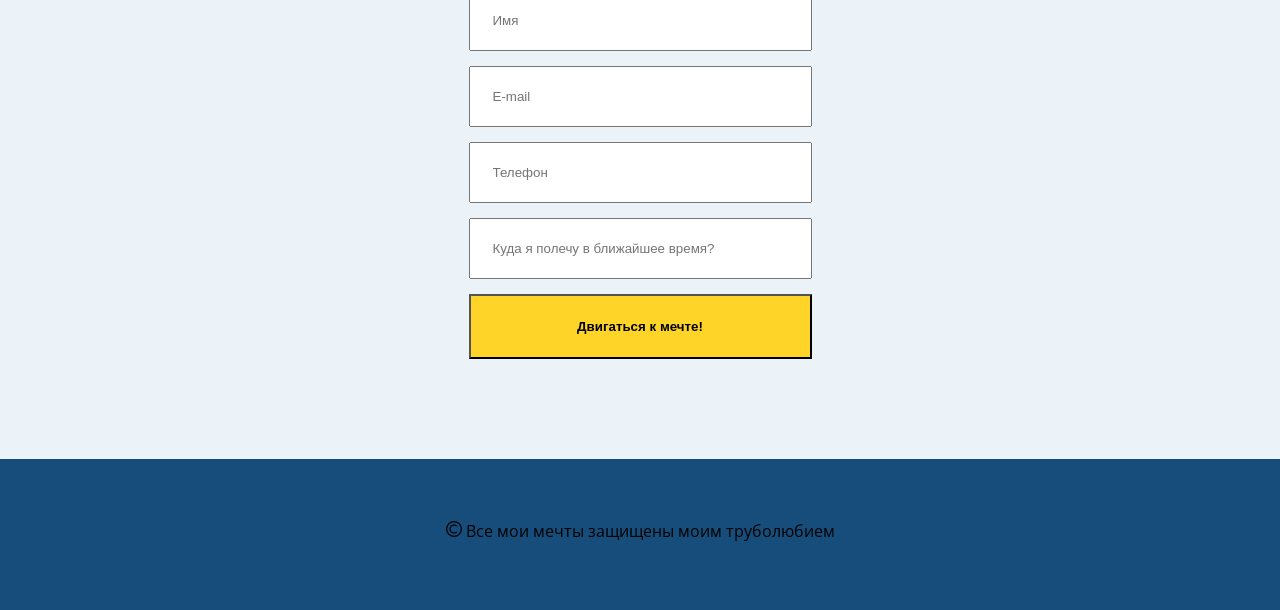
==== commit 92baf49f: "Add files via upload" ====
--- a/index.html
+++ b/index.html
@@ -4,7 +4,10 @@
 <head>
     <meta charset="UTF-8">
     <title>test 2</title>
-    <link href="https://fonts.googleapis.com/css2? family=Montserrat:wght@400;900&family=Open+Sans&display=swap" rel="stylesheet">
+    <link href="https://fonts.googleapis.com/css2? family=Montserrat:wght@400;900&family=Open+Sans&display=swap"
+        rel="stylesheet">
+    <meta name="viewport" content="width=device-width, initial-scale=1">
+    <meta http-equiv="X-UA-Compatible" content="IE=edge">
     <link rel="stylesheet" href="css/main.css">
 </head>
 
@@ -13,7 +16,7 @@
     <header>
 
         <div class="container">
-            
+
             <img class="logo" src="img/logo.png" alt="logo">
 
             <div class="bigwrraper">
@@ -22,7 +25,8 @@
                         С помощью верстки <br> я создам ту жизнь, о которой <br><span>мечтаю!</span>
                     </h1>
                     <p class="wrraperp">
-                        Мои стремления + настойчивость позволят мне достичь чего угодно. Я не верю в это. Я знаю это на 100%. Меня не остановить!
+                        Мои стремления + настойчивость позволят мне достичь чего угодно. Я не верю в это. Я знаю это на
+                        100%. Меня не остановить!
                     </p>
                     <div class="travel">
                         Двигатся к мечте
@@ -30,20 +34,20 @@
                 </div>
                 <img class="photo" src="img/img.png" alt="photo">
             </div>
-            
+
         </div>
-        
+
     </header>
 
-    <section>
+    <section class=" containerpadding">
 
         <div class="container">
             <h2 class="h2">
                 Что меня ждет впереди
             </h2>
-    
+
             <div class="blockflex">
-                <div class="blockline blocklinemin">
+                <div class="blockline">
                     <img src="img/icon1.png" alt="icon">
                     <h3>
                         Свободное время
@@ -73,7 +77,7 @@
             </div>
 
         </div>
-        
+
     </section>
 
     <section class="blue">
@@ -91,16 +95,18 @@
                 <input type="text" placeholder="Куда я полечу в ближайшее время?">
                 <button class="btn">Двигаться к мечте!</button>
             </form>
-            
+
         </div>
 
     </section>
 
     <footer>
 
-        <div class="footer">
-            <img class="footerimg" src="img/icons.png" alt="img">
-            Все мои мечты защищены моим труболюбием
+        <div class="container">
+            <p class="footer">
+                <img class="footerimg" src="img/icons.png" alt="img">
+                Все мои мечты защищены моим труболюбием
+            </p>
         </div>
         
     </footer>
--- a/css/main.css
+++ b/css/main.css
@@ -19,6 +19,12 @@
     width: 1170px;
     margin: 0 auto;
 }
+
+.containerpadding {
+    padding-top: 108px;
+    padding-bottom: 125px;
+}
+
 header {
     background: rgba(77,189,254,1);
     background: -moz-linear-gradient(left, rgba(77,189,254,1) 0%, rgba(55,144,217,1) 100%);
@@ -37,6 +43,8 @@
 
 .bigwrraper {
     display: flex;
+    padding-bottom: 146px;
+    text-align: center;
 }
 
 .wrraper {
@@ -55,6 +63,7 @@
 }
 
 .wrraperp {
+    margin: 0 auto;
     padding-top: 49px;
     width: 400px;
     font-size: 16px;
@@ -73,12 +82,10 @@
 
 .photo {
     width: 550px;
-    padding-top: 62px;
-    padding-bottom: 146px; 
+    padding-top: 62px; 
 }
 
 h2 {
-    padding-top: 108px;
     text-align: center;
     font-size: 30px;
     font-family: 'Montserrat', sans-serif;
@@ -86,16 +93,11 @@
 
 .blockflex {
     padding-top: 74px;
-    padding-bottom: 125px;
     display: flex;
     justify-content: space-between;
 }
 .blockline {
-    width: 301px;
-}
-
-.blocklinemin {
-    width: 300px;
+    width: 289px;
 }
 
 img {
@@ -117,6 +119,7 @@
 }
 
 .blue {
+    padding-top: 108px;
     background: #ecf3f8;
     padding-bottom: 100px;
 }
@@ -137,7 +140,7 @@
     width: 343px;
     display: block;
     margin: 0 auto;
-    padding: 23px 87px;
+    padding: 23px ;
     background: #ffd429;
     font-family: 'Montserrat', sans-serif;
     font-weight: 900;
@@ -151,9 +154,145 @@
 }
 
 .footer {
-    width: 400px;
-    margin: 0 auto;
+   text-align: center;
 }
 .footerimg {
-    display: inlinev b;
+    display: inline;
+}
+
+/*Responsive*/
+
+
+/* 992px - 1200px */
+@media screen and (max-width: 1200px) {
+	.container {
+		width: 960px;
+	}
+    .travel {
+        margin: 0 auto;
+    }
+}
+
+/* 768px - 992px */
+@media screen and (max-width: 992px) {
+	.container {
+		width: 720px;
+	}
+    .bigwrraper {
+        display: block;
+    }
+    .wrraper {
+        padding-top: 70px;
+        margin: 0 auto;
+    }
+    .photo {
+        padding-bottom: 70px;
+    }
+    .footer {
+        width: auto;
+    }
+    .travel {
+        margin: 0 auto;
+    }
+    .text {
+        font-size: 14px;
+    }
+	
+}
+
+/* 576px - 768px */
+@media screen and (max-width: 768px) {
+	.container {
+		width: 540px;
+	}
+    .logo {
+        padding-top: 30px;
+    }
+    .photo {
+        padding: 0;
+    }
+    .blockflex {
+        display: block;
+        padding-bottom: 60px;
+    }
+    .blockline {
+        margin: 0 auto;
+        padding-bottom: 40px;
+    }
+    .blocklinemin {
+        margin: 0 auto;
+        padding-bottom: 40px;
+    }
+    
+    .travel {
+        width: auto;
+    }
+
+    .containerpadding {
+        padding-top: 80px;
+        padding-bottom: 0px;
+    }
+
+    .bigwrraper {
+        padding-bottom: 30px;
+    }
+    .blue {
+        padding-top: 80px;
+        padding-bottom: 80px;
+    }
+    .wrraperp {
+        margin: 0 auto;
+    }
+
+}
+
+
+/* 320px - 576px */
+@media screen and (max-width: 576px) {
+	.container {
+		width: 90%;
+	}
+    .photo {
+        display: none;
+    }
+    .wrraperh1 {
+        font-size: 23px;
+    }
+    .wrraper {
+        padding-top: 30px;
+    }
+    .wrraperh1 span {
+        font-size: 50px;
+    }
+    .wrraperp {
+        width: auto;
+        font-size: 14px;
+    }
+    .bigwrraper {
+        padding-bottom: 30px;
+    }
+    
+    .blockline {
+        width: auto;
+    }
+
+    h2 {
+        font-size: 27px;
+    }
+
+    input {
+        width: 280px;
+        padding: 15px 22px;
+    }
+    .btn {
+        width: 280px;
+
+    }
+    footer {
+        padding-top: 28px;
+        padding-bottom: 28px;
+    }
+    .footer {
+        font-size: 11px;
+    }
 }
